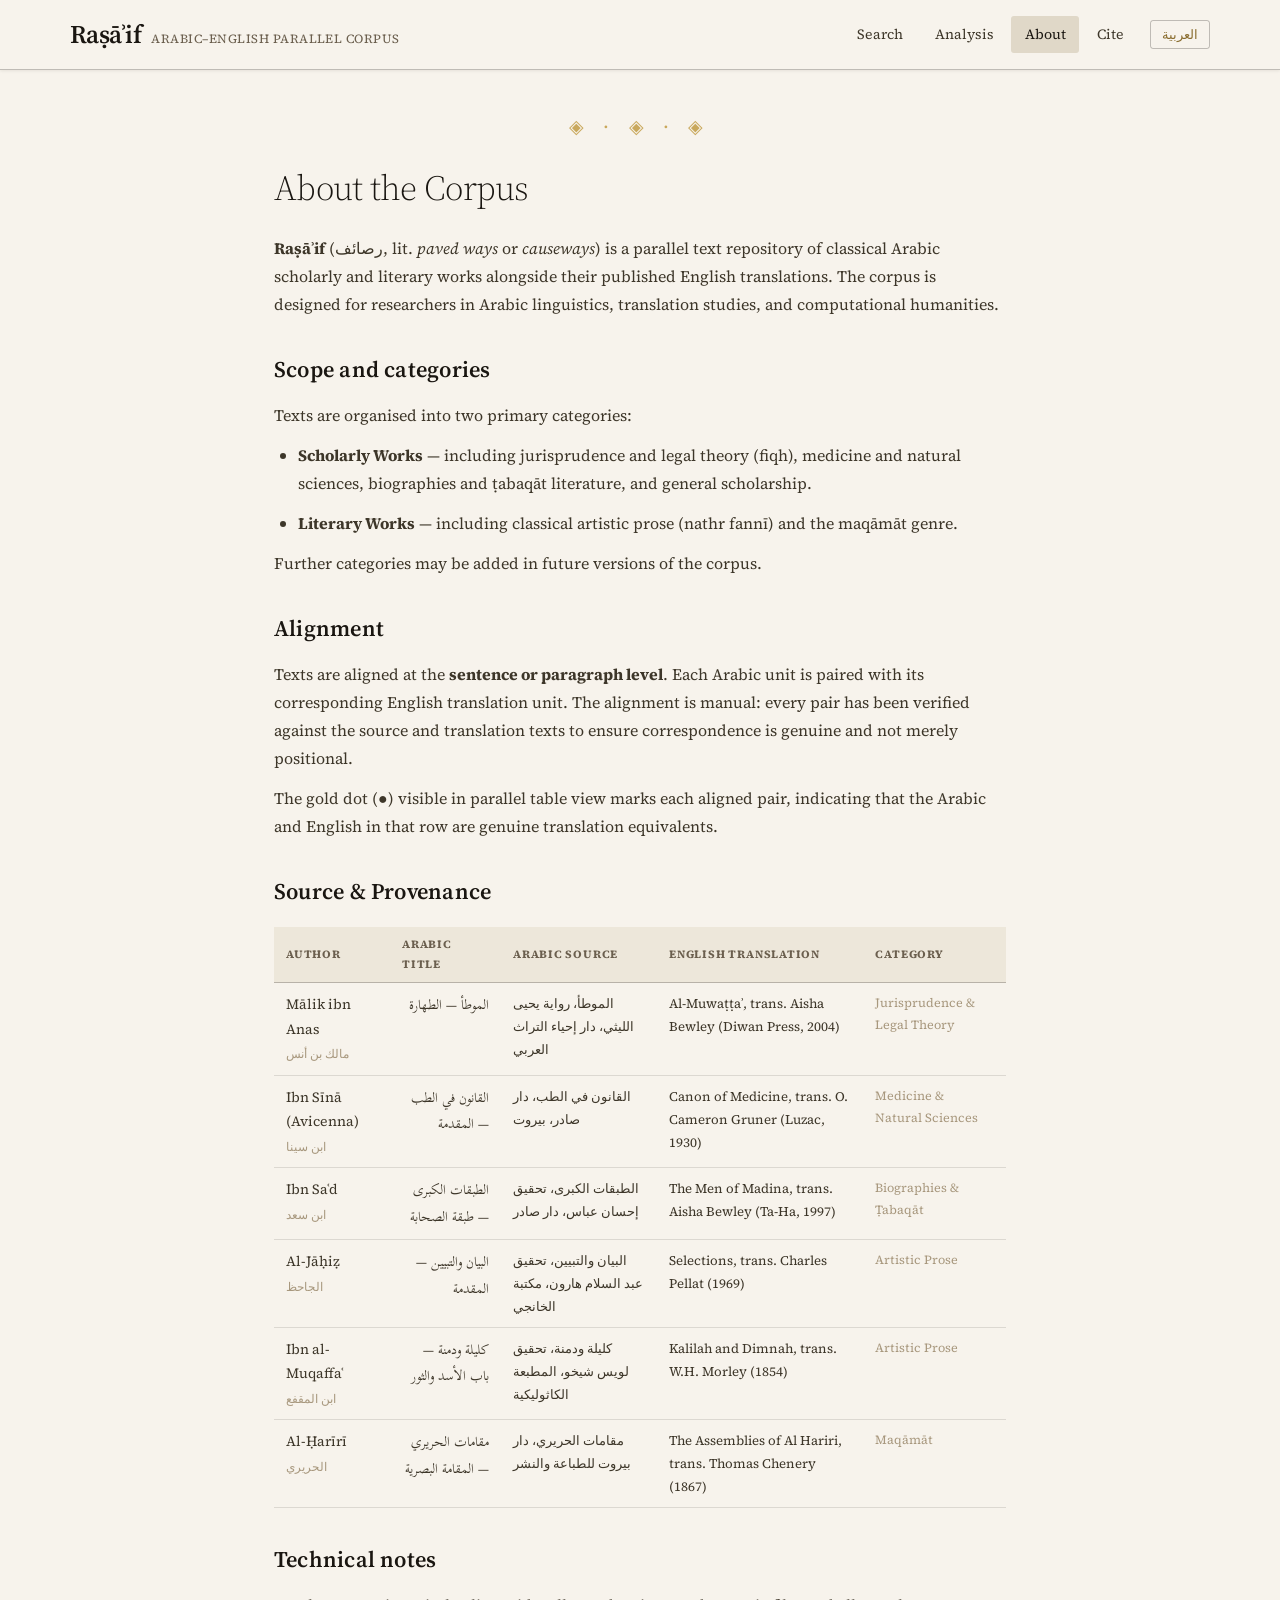
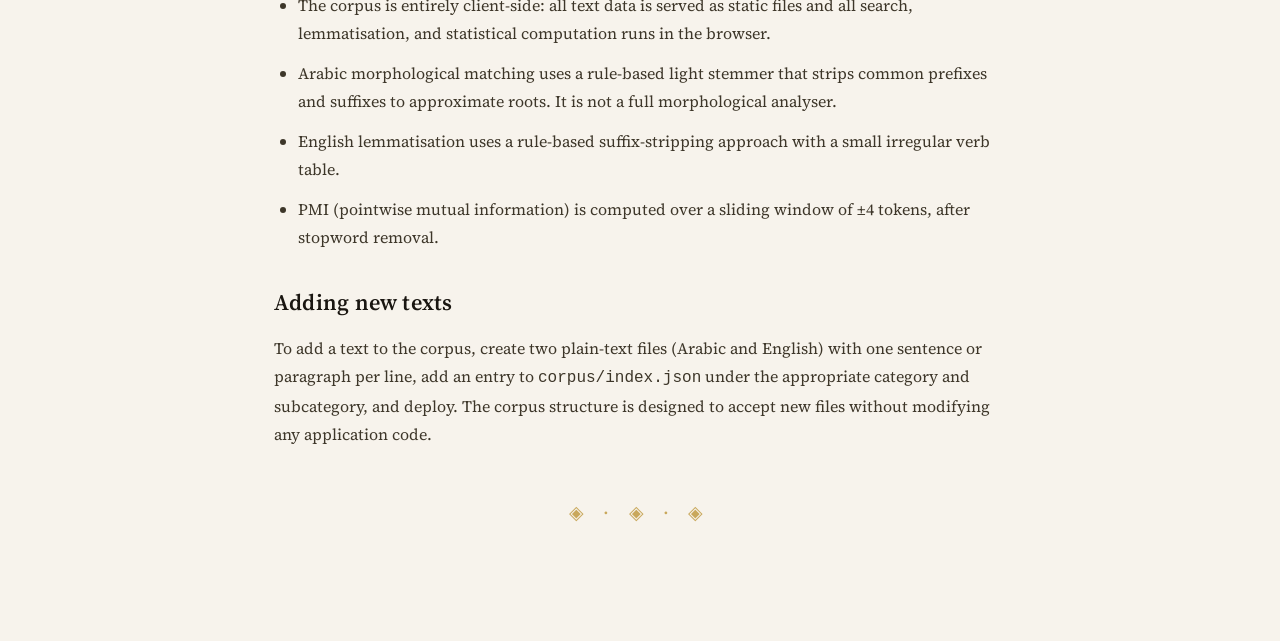
==== about.html @ 59d217d7 "Add files via upload" ====
<!DOCTYPE html>
<html lang="en" dir="ltr">
<head>
<meta charset="UTF-8">
<meta name="viewport" content="width=device-width, initial-scale=1.0">
<title>Raṣāʾif — About</title>
<link rel="preconnect" href="https://fonts.googleapis.com">
<link rel="preconnect" href="https://fonts.gstatic.com" crossorigin>
<link href="https://fonts.googleapis.com/css2?family=Libre+Baskerville:ital,wght@0,400;0,700;1,400&family=Source+Serif+4:ital,opsz,wght@0,8..60,300;0,8..60,600;1,8..60,300&family=Scheherazade+New:wght@400;600&display=swap" rel="stylesheet">
<link rel="stylesheet" href="css/main.css">
</head>
<body>

<header class="site-header">
  <div class="page-wrap header-inner">
    <a class="site-brand" href="index.html">
      <span class="site-name" id="hd-name">Raṣāʾif</span>
      <span class="site-tagline" id="hd-tag">Arabic–English Parallel Corpus</span>
    </a>
    <nav class="site-nav">
      <a href="index.html"    class="nav-link" id="nav-search">Search</a>
      <a href="analysis.html" class="nav-link" id="nav-analysis">Analysis</a>
      <a href="about.html"    class="nav-link active" id="nav-about">About</a>
      <a href="cite.html"     class="nav-link" id="nav-cite">Cite</a>
      <button class="nav-lang-btn" id="lang-toggle" onclick="toggleLang()">العربية</button>
    </nav>
  </div>
</header>

<div class="about-layout" id="about-content">

  <div class="ornament">◈ · ◈ · ◈</div>

  <h1 id="about-h1">About the Corpus</h1>

  <div id="about-en">
    <p><strong>Raṣāʾif</strong> (رصائف, lit. <em>paved ways</em> or <em>causeways</em>) is a parallel text repository of classical Arabic scholarly and literary works alongside their published English translations. The corpus is designed for researchers in Arabic linguistics, translation studies, and computational humanities.</p>

    <h2>Scope and categories</h2>
    <p>Texts are organised into two primary categories:</p>
    <ul>
      <li><strong>Scholarly Works</strong> — including jurisprudence and legal theory (fiqh), medicine and natural sciences, biographies and ṭabaqāt literature, and general scholarship.</li>
      <li><strong>Literary Works</strong> — including classical artistic prose (nathr fannī) and the maqāmāt genre.</li>
    </ul>
    <p>Further categories may be added in future versions of the corpus.</p>

    <h2>Alignment</h2>
    <p>Texts are aligned at the <strong>sentence or paragraph level</strong>. Each Arabic unit is paired with its corresponding English translation unit. The alignment is manual: every pair has been verified against the source and translation texts to ensure correspondence is genuine and not merely positional.</p>
    <p>The gold dot (●) visible in parallel table view marks each aligned pair, indicating that the Arabic and English in that row are genuine translation equivalents.</p>

    <h2>Source & Provenance</h2>
    <table class="provenance-table" id="prov-table">
      <thead>
        <tr>
          <th>Author</th>
          <th>Arabic title</th>
          <th>Arabic source</th>
          <th>English translation</th>
          <th>Category</th>
        </tr>
      </thead>
      <tbody id="prov-tbody">
        <tr><td colspan="5" style="text-align:center;color:var(--ink-faint);padding:1rem">Loading…</td></tr>
      </tbody>
    </table>

    <h2>Technical notes</h2>
    <ul>
      <li>The corpus is entirely client-side: all text data is served as static files and all search, lemmatisation, and statistical computation runs in the browser.</li>
      <li>Arabic morphological matching uses a rule-based light stemmer that strips common prefixes and suffixes to approximate roots. It is not a full morphological analyser.</li>
      <li>English lemmatisation uses a rule-based suffix-stripping approach with a small irregular verb table.</li>
      <li>PMI (pointwise mutual information) is computed over a sliding window of ±4 tokens, after stopword removal.</li>
    </ul>

    <h2>Adding new texts</h2>
    <p>To add a text to the corpus, create two plain-text files (Arabic and English) with one sentence or paragraph per line, add an entry to <code>corpus/index.json</code> under the appropriate category and subcategory, and deploy. The corpus structure is designed to accept new files without modifying any application code.</p>
  </div>

  <div id="about-ar" style="display:none;direction:rtl;text-align:right">
    <p><strong>الرصائف</strong> ذخيرةُ نصوصٍ متوازية، تضمّ مختاراتٍ من روائع التراث العربي في الفنون والعلوم، إلى جانب ترجماتها الإنجليزية المنشورة. وقد أُعدّت هذه الذخيرة لخدمة الباحثين في علوم اللسان العربي، ودراسات الترجمة، والإنسانيات الحاسوبية.</p>

    <h2>أبواب الذخيرة وأقسامها</h2>
    <p>تنقسم النصوص إلى بابين رئيسيين:</p>
    <ul>
      <li><strong>الرصائف العلمية</strong> — وتشتمل على الفقه والأصول، والطب والعلوم الطبيعية، والتراجم والطبقات، وسائر العلوم.</li>
      <li><strong>الرصائف الأدبية</strong> — وتشتمل على النثر الفني، والمقامات.</li>
    </ul>
    <p>ويُرتقب إضافة أبواب أخرى في الإصدارات القادمة.</p>

    <h2>التوازي والمقابلة</h2>
    <p>تتوازى النصوص على مستوى <strong>الجملة أو الفقرة</strong>، إذ قُوبلت كل وحدة عربية بما يقابلها في الترجمة الإنجليزية، مقابلةً يدوية دقيقة للتثبّت من صحة التوافق بين الأصل والترجمة.</p>

    <h2>المصادر والمراجع</h2>
    <table class="provenance-table" id="prov-table-ar">
      <thead>
        <tr>
          <th>المؤلف</th>
          <th>العنوان العربي</th>
          <th>مصدر النص العربي</th>
          <th>الترجمة الإنجليزية</th>
          <th>الباب</th>
        </tr>
      </thead>
      <tbody id="prov-tbody-ar">
        <tr><td colspan="5" style="text-align:center;color:var(--ink-faint);padding:1rem">جارٍ التحميل…</td></tr>
      </tbody>
    </table>
  </div>

  <div class="ornament" style="margin-top:3rem">◈ · ◈ · ◈</div>
</div>

<script src="js/i18n.js"></script>
<script src="js/engine.js"></script>
<script>
function toggleLang() {
  setLang(LANG === 'en' ? 'ar' : 'en');
  applyI18n();
}

function applyI18n() {
  document.getElementById('hd-name').textContent     = t('site_name');
  document.getElementById('hd-tag').textContent      = t('site_subtitle');
  document.getElementById('nav-search').textContent   = t('nav_search');
  document.getElementById('nav-analysis').textContent = t('nav_analysis');
  document.getElementById('nav-about').textContent    = t('nav_about');
  document.getElementById('nav-cite').textContent     = t('nav_cite');
  document.getElementById('lang-toggle').textContent  = t('toggle_lang');
  document.getElementById('about-en').style.display   = LANG === 'en' ? 'block' : 'none';
  document.getElementById('about-ar').style.display   = LANG === 'ar' ? 'block' : 'none';
  document.getElementById('about-h1').textContent     = t('about_heading');
}

async function populateProvenance() {
  const cat = await RasaifEngine.loadCatalogue();
  const texts = RasaifEngine.allTexts(cat);

  const catMap = {};
  for (const category of cat.categories)
    for (const sub of (category.subcategories||[]))
      for (const txt of (sub.texts||[]))
        catMap[txt.id] = { catEn: category.en, catAr: category.ar,
                           subEn: sub.en, subAr: sub.ar };

  const rows = texts.map(txt => {
    const c = catMap[txt.id] || {};
    return `<tr>
      <td>${txt.author_en}<br><small style="color:var(--ink-faint)">${txt.author_ar}</small></td>
      <td class="arabic-text" style="font-size:.95em">${txt.title_ar}</td>
      <td style="font-size:.82rem;color:var(--ink-mid)">${txt.source_ar}</td>
      <td style="font-size:.82rem;color:var(--ink-mid)">${txt.source_en}</td>
      <td style="font-size:.78rem;color:var(--ink-faint)">${c.subEn||c.catEn||'—'}</td>
    </tr>`;
  });
  document.getElementById('prov-tbody').innerHTML = rows.join('');

  const rowsAr = texts.map(txt => {
    const c = catMap[txt.id] || {};
    return `<tr>
      <td class="arabic-text" style="font-size:.95em">${txt.author_ar}</td>
      <td class="arabic-text" style="font-size:.95em">${txt.title_ar}</td>
      <td style="font-size:.82rem;color:var(--ink-mid)">${txt.source_ar}</td>
      <td style="font-size:.82rem;color:var(--ink-mid)">${txt.source_en}</td>
      <td style="font-size:.78rem;color:var(--ink-faint)">${c.subAr||c.catAr||'—'}</td>
    </tr>`;
  });
  document.getElementById('prov-tbody-ar').innerHTML = rowsAr.join('');
}

setLang(LANG);
applyI18n();
populateProvenance();
</script>
</body>
</html>
---- css/main.css ----
/* =========================================================
   Raṣāʾif — Main Stylesheet
   Aesthetic: refined parchment-scholar — ink on vellum,
   geometric ornament, classical Arabic calligraphy energy
   ========================================================= */

@import url('https://fonts.googleapis.com/css2?family=Libre+Baskerville:ital,wght@0,400;0,700;1,400&family=Source+Serif+4:ital,opsz,wght@0,8..60,300;0,8..60,600;1,8..60,300&display=swap');

:root {
  --ink:        #1a1611;
  --ink-mid:    #3d3629;
  --ink-soft:   #6b5f4e;
  --ink-faint:  #a8987e;
  --paper:      #f7f3ec;
  --paper-2:    #ede7da;
  --paper-3:    #e0d8c8;
  --gold:       #8a6d2f;
  --gold-light: #c9a85c;
  --gold-pale:  #f0e4c4;
  --rule:       rgba(26,22,17,.12);
  --rule-strong:rgba(26,22,17,.25);
  --serif:      'Source Serif 4', 'Libre Baskerville', Georgia, serif;
  --mono:       'Courier New', monospace;
  --radius:     3px;
  --radius-md:  6px;
  --shadow-sm:  0 1px 3px rgba(26,22,17,.08);
  --shadow-md:  0 3px 12px rgba(26,22,17,.12);
  --mark-bg:    #f5d87e;
}

/* ── Reset ── */
*, *::before, *::after { box-sizing: border-box; margin: 0; padding: 0; }
html { font-size: 16px; scroll-behavior: smooth; }
body {
  background: var(--paper);
  color: var(--ink);
  font-family: var(--serif);
  line-height: 1.75;
  min-height: 100vh;
  -webkit-font-smoothing: antialiased;
}

/* ── RTL ── */
body.rtl { direction: rtl; }
body.rtl .ltr-only { display: none; }
body:not(.rtl) .rtl-only { display: none; }

/* ── Typography ── */
h1 { font-size: 2.2rem; font-weight: 300; letter-spacing: -.02em; line-height: 1.2; }
h2 { font-size: 1.4rem; font-weight: 600; letter-spacing: .01em; }
h3 { font-size: 1.1rem; font-weight: 600; }
p  { line-height: 1.75; }

.arabic-text {
  font-family: 'Scheherazade New', 'Noto Naskh Arabic', 'Traditional Arabic', serif;
  font-size: 1.1em;
  line-height: 2;
  direction: rtl;
  unicode-bidi: bidi-override;
}
.english-text { font-family: var(--serif); }

mark {
  background: var(--mark-bg);
  color: var(--ink);
  padding: 0 1px;
  border-radius: 2px;
}

/* ── Layout ── */
.page-wrap { max-width: 1140px; margin: 0 auto; padding: 0 1.5rem; }

/* ── Header ── */
.site-header {
  border-bottom: 1px solid var(--rule-strong);
  background: var(--paper);
  position: sticky;
  top: 0;
  z-index: 100;
  box-shadow: var(--shadow-sm);
}
.header-inner {
  display: flex;
  align-items: center;
  justify-content: space-between;
  padding: .75rem 0;
  gap: 1rem;
}
.site-brand { display: flex; align-items: baseline; gap: .6rem; text-decoration: none; }
.site-name {
  font-size: 1.6rem;
  font-weight: 600;
  color: var(--ink);
  letter-spacing: -.02em;
}
body.rtl .site-name { font-family: 'Scheherazade New','Noto Naskh Arabic',serif; font-size: 1.9rem; }
.site-tagline {
  font-size: .78rem;
  color: var(--ink-soft);
  letter-spacing: .04em;
  text-transform: uppercase;
}
body.rtl .site-tagline { text-transform: none; font-size: .85rem; letter-spacing: 0; }

.site-nav { display: flex; gap: .25rem; align-items: center; }
.nav-link {
  padding: .4rem .85rem;
  border-radius: var(--radius);
  font-size: .88rem;
  color: var(--ink-mid);
  text-decoration: none;
  transition: background .15s, color .15s;
  font-weight: 400;
}
.nav-link:hover, .nav-link.active { background: var(--paper-3); color: var(--ink); }
.nav-lang-btn {
  margin-left: .5rem;
  padding: .3rem .7rem;
  border: 1px solid var(--rule-strong);
  border-radius: var(--radius);
  font-size: .82rem;
  background: transparent;
  color: var(--gold);
  cursor: pointer;
  font-family: var(--serif);
  transition: background .15s;
}
body.rtl .nav-lang-btn { margin-left: 0; margin-right: .5rem; }
.nav-lang-btn:hover { background: var(--gold-pale); }

/* ── Hero / Corpus Stats Banner ── */
.corpus-banner {
  background: var(--paper-2);
  border-bottom: 1px solid var(--rule);
  padding: 1rem 0;
}
.banner-inner {
  display: flex;
  gap: 2rem;
  align-items: center;
  flex-wrap: wrap;
}
.banner-stat {
  display: flex;
  flex-direction: column;
  gap: .15rem;
}
.banner-stat-num {
  font-size: 1.5rem;
  font-weight: 600;
  color: var(--ink);
  line-height: 1;
}
.banner-stat-label {
  font-size: .72rem;
  color: var(--ink-soft);
  text-transform: uppercase;
  letter-spacing: .06em;
}
body.rtl .banner-stat-label { text-transform: none; letter-spacing: 0; }
.banner-sep { width: 1px; height: 2.5rem; background: var(--rule-strong); }

/* ── Two-panel layout ── */
.search-layout {
  display: grid;
  grid-template-columns: 280px 1fr;
  gap: 0;
  min-height: calc(100vh - 110px);
}
body.rtl .search-layout { direction: rtl; }

/* ── Sidebar ── */
.sidebar {
  border-right: 1px solid var(--rule-strong);
  padding: 1.25rem 1rem;
  overflow-y: auto;
  background: var(--paper-2);
}
body.rtl .sidebar { border-right: none; border-left: 1px solid var(--rule-strong); }

.sidebar-section { margin-bottom: 1.5rem; }
.sidebar-heading {
  font-size: .7rem;
  font-weight: 600;
  color: var(--ink-soft);
  text-transform: uppercase;
  letter-spacing: .1em;
  margin-bottom: .6rem;
  display: flex;
  justify-content: space-between;
  align-items: center;
}
body.rtl .sidebar-heading { text-transform: none; letter-spacing: 0; font-size: .8rem; }
.sidebar-quick { display: flex; gap: .4rem; }
.btn-ghost {
  font-size: .72rem;
  padding: .2rem .5rem;
  border: 1px solid var(--rule-strong);
  border-radius: var(--radius);
  background: transparent;
  color: var(--ink-soft);
  cursor: pointer;
  font-family: var(--serif);
  transition: background .12s;
}
.btn-ghost:hover { background: var(--paper-3); color: var(--ink); }

/* ── Category tree ── */
.cat-group { margin-bottom: .75rem; }
.cat-header {
  display: flex;
  align-items: center;
  gap: .4rem;
  padding: .3rem .4rem;
  border-radius: var(--radius);
  cursor: pointer;
  user-select: none;
  font-size: .88rem;
  font-weight: 600;
  color: var(--ink-mid);
}
.cat-header:hover { background: var(--paper-3); }
.cat-icon { color: var(--gold); font-size: .7rem; transition: transform .2s; }
.cat-header.open .cat-icon { transform: rotate(90deg); }
.cat-label { flex: 1; }
.cat-check-all {
  font-size: .65rem;
  color: var(--ink-faint);
  padding: .1rem .3rem;
  border: 1px solid var(--rule);
  border-radius: 2px;
  background: transparent;
  cursor: pointer;
  font-family: var(--serif);
}
.cat-check-all:hover { background: var(--gold-pale); color: var(--gold); }

.sub-group { padding-left: .8rem; }
body.rtl .sub-group { padding-left: 0; padding-right: .8rem; }
.sub-header {
  font-size: .78rem;
  font-weight: 600;
  color: var(--ink-soft);
  padding: .2rem .4rem;
  margin-top: .3rem;
  text-transform: uppercase;
  letter-spacing: .07em;
}
body.rtl .sub-header { text-transform: none; letter-spacing: 0; }

.text-item {
  display: flex;
  align-items: flex-start;
  gap: .45rem;
  padding: .25rem .4rem;
  border-radius: var(--radius);
  transition: background .12s;
  cursor: pointer;
}
.text-item:hover { background: var(--paper-3); }
.text-item input[type=checkbox] { margin-top: .25rem; accent-color: var(--gold); flex-shrink: 0; }
.text-item-label { font-size: .8rem; color: var(--ink-mid); line-height: 1.4; }
.text-item-author { font-size: .7rem; color: var(--ink-faint); }
.text-item-info-btn {
  margin-left: auto;
  font-size: .65rem;
  color: var(--ink-faint);
  background: none;
  border: none;
  cursor: pointer;
  padding: .1rem .3rem;
  border-radius: 2px;
  font-family: var(--serif);
}
body.rtl .text-item-info-btn { margin-left: 0; margin-right: auto; }
.text-item-info-btn:hover { color: var(--gold); background: var(--gold-pale); }

/* ── Main content area ── */
.main-area { padding: 1.25rem 1.5rem; overflow-y: auto; }

/* ── Search controls ── */
.search-controls { margin-bottom: 1.25rem; }
.search-row {
  display: flex;
  gap: .5rem;
  margin-bottom: .75rem;
  align-items: stretch;
}
.search-input {
  flex: 1;
  padding: .6rem .9rem;
  border: 1px solid var(--rule-strong);
  border-radius: var(--radius-md);
  font-family: var(--serif);
  font-size: 1rem;
  background: var(--paper);
  color: var(--ink);
  transition: border-color .15s, box-shadow .15s;
}
.search-input:focus {
  outline: none;
  border-color: var(--gold);
  box-shadow: 0 0 0 3px var(--gold-pale);
}
.search-btn {
  padding: .6rem 1.4rem;
  background: var(--ink);
  color: var(--paper);
  border: none;
  border-radius: var(--radius-md);
  font-family: var(--serif);
  font-size: .9rem;
  cursor: pointer;
  transition: background .15s;
  white-space: nowrap;
}
.search-btn:hover { background: var(--ink-mid); }

.control-row {
  display: flex;
  flex-wrap: wrap;
  gap: .5rem 1.25rem;
  align-items: flex-start;
  margin-bottom: .5rem;
}
.control-group { display: flex; flex-direction: column; gap: .2rem; }
.control-label {
  font-size: .68rem;
  font-weight: 600;
  text-transform: uppercase;
  letter-spacing: .08em;
  color: var(--ink-soft);
}
body.rtl .control-label { text-transform: none; letter-spacing: 0; }
.radio-row { display: flex; gap: .75rem; flex-wrap: wrap; }
.radio-pill {
  display: flex;
  align-items: center;
  gap: .3rem;
  font-size: .82rem;
  color: var(--ink-mid);
  cursor: pointer;
  padding: .25rem .6rem;
  border: 1px solid var(--rule);
  border-radius: 20px;
  transition: border-color .12s, background .12s;
  user-select: none;
}
.radio-pill input { display: none; }
.radio-pill:has(input:checked) {
  border-color: var(--gold);
  background: var(--gold-pale);
  color: var(--gold);
}

.morph-badge {
  font-size: .7rem;
  color: var(--ink-faint);
  font-style: italic;
  margin-top: .15rem;
}

.exclude-row { display: flex; align-items: center; gap: .6rem; margin-top: .4rem; }
.exclude-label { font-size: .82rem; color: var(--ink-soft); white-space: nowrap; }
.exclude-input {
  padding: .35rem .65rem;
  border: 1px solid var(--rule);
  border-radius: var(--radius);
  font-family: var(--serif);
  font-size: .85rem;
  background: var(--paper);
  color: var(--ink);
  width: 180px;
}
.exclude-input:focus { outline: none; border-color: var(--gold); }

/* ── Results toolbar ── */
.results-toolbar {
  display: flex;
  justify-content: space-between;
  align-items: center;
  margin-bottom: .75rem;
  padding-bottom: .5rem;
  border-bottom: 1px solid var(--rule);
}
.results-count { font-size: .85rem; color: var(--ink-soft); }
.toolbar-btns { display: flex; gap: .4rem; }
.export-btn {
  font-size: .78rem;
  padding: .3rem .75rem;
  border: 1px solid var(--rule-strong);
  border-radius: var(--radius);
  background: transparent;
  color: var(--ink-mid);
  cursor: pointer;
  font-family: var(--serif);
  transition: background .12s;
}
.export-btn:hover { background: var(--paper-3); }

/* ── Parallel table ── */
.parallel-table {
  width: 100%;
  border-collapse: collapse;
  font-size: .92rem;
}
.parallel-table th {
  font-size: .68rem;
  font-weight: 600;
  text-transform: uppercase;
  letter-spacing: .1em;
  color: var(--ink-soft);
  padding: .45rem .75rem;
  border-bottom: 1px solid var(--rule-strong);
  background: var(--paper-2);
  text-align: left;
}
body.rtl .parallel-table th { text-align: right; }
.parallel-table td {
  padding: .65rem .75rem;
  vertical-align: top;
  border-bottom: 1px solid var(--rule);
}
.parallel-table tr:last-child td { border-bottom: none; }
.parallel-table tr:hover td { background: var(--gold-pale); }
.col-ar { width: 46%; direction: rtl; text-align: right; }
.col-en { width: 46%; }
.col-meta {
  width: 8%;
  font-size: .68rem;
  color: var(--ink-faint);
  line-height: 1.4;
  vertical-align: top;
}
.meta-title { display: block; font-style: italic; }
.meta-author { display: block; }
.align-indicator {
  display: inline-block;
  width: 6px; height: 6px;
  border-radius: 50%;
  background: var(--gold);
  margin: .5rem auto;
  vertical-align: middle;
}

/* ── KWIC concordance ── */
.kwic-table {
  width: 100%;
  border-collapse: collapse;
  font-size: .88rem;
}
.kwic-table th {
  font-size: .65rem;
  font-weight: 600;
  text-transform: uppercase;
  letter-spacing: .08em;
  color: var(--ink-soft);
  padding: .4rem .5rem;
  border-bottom: 1px solid var(--rule-strong);
  background: var(--paper-2);
}
.kwic-table td {
  padding: .45rem .5rem;
  border-bottom: 1px solid var(--rule);
  vertical-align: middle;
}
.kwic-table tr:hover td { background: var(--gold-pale); }
.kwic-pre  { text-align: right; color: var(--ink-mid); width: 34%; }
.kwic-kw   { text-align: center; font-weight: 600; color: var(--gold); width: 16%; }
.kwic-post { text-align: left;  color: var(--ink-mid); width: 34%; }
.kwic-meta { font-size: .65rem; color: var(--ink-faint); width: 16%; }
.kwic-lang-badge {
  font-size: .6rem;
  padding: .1rem .35rem;
  border: 1px solid var(--rule);
  border-radius: 10px;
  color: var(--ink-faint);
}
.kwic-lang-badge.ar { color: var(--gold); border-color: var(--gold-pale); }

/* ── Status messages ── */
.status-msg {
  padding: 2.5rem;
  text-align: center;
  color: var(--ink-soft);
  font-size: .92rem;
  font-style: italic;
}
.spinner {
  display: inline-block;
  width: 18px; height: 18px;
  border: 2px solid var(--rule-strong);
  border-top-color: var(--gold);
  border-radius: 50%;
  animation: spin .7s linear infinite;
  vertical-align: middle;
  margin-right: .4rem;
}
@keyframes spin { to { transform: rotate(360deg); } }

/* ── Analysis page ── */
.analysis-layout {
  display: grid;
  grid-template-columns: 240px 1fr;
  gap: 0;
  min-height: calc(100vh - 110px);
}
.analysis-sidebar {
  border-right: 1px solid var(--rule-strong);
  padding: 1.25rem 1rem;
  background: var(--paper-2);
}
body.rtl .analysis-sidebar { border-right: none; border-left: 1px solid var(--rule-strong); }
.analysis-main { padding: 1.5rem; }

.analysis-select {
  width: 100%;
  padding: .5rem .7rem;
  border: 1px solid var(--rule-strong);
  border-radius: var(--radius);
  background: var(--paper);
  color: var(--ink);
  font-family: var(--serif);
  font-size: .88rem;
  margin-bottom: 1rem;
  cursor: pointer;
}
.analysis-select:focus { outline: none; border-color: var(--gold); }

.stat-grid {
  display: grid;
  grid-template-columns: repeat(auto-fit, minmax(130px, 1fr));
  gap: .75rem;
  margin-bottom: 2rem;
}
.stat-card {
  background: var(--paper-2);
  border: 1px solid var(--rule);
  border-radius: var(--radius-md);
  padding: .9rem 1rem;
}
.stat-card-label {
  font-size: .68rem;
  font-weight: 600;
  text-transform: uppercase;
  letter-spacing: .08em;
  color: var(--ink-soft);
  margin-bottom: .3rem;
}
body.rtl .stat-card-label { text-transform: none; letter-spacing: 0; }
.stat-card-num {
  font-size: 1.6rem;
  font-weight: 600;
  color: var(--ink);
  line-height: 1.1;
}
.stat-card-lang {
  font-size: .7rem;
  color: var(--ink-faint);
  margin-top: .15rem;
}

.analysis-section { margin-bottom: 2.5rem; }
.analysis-section-heading {
  font-size: .7rem;
  font-weight: 600;
  text-transform: uppercase;
  letter-spacing: .1em;
  color: var(--ink-soft);
  margin-bottom: .75rem;
  padding-bottom: .4rem;
  border-bottom: 1px solid var(--rule);
}
body.rtl .analysis-section-heading { text-transform: none; letter-spacing: 0; }
.analysis-note {
  font-size: .75rem;
  color: var(--ink-faint);
  font-style: italic;
  margin-bottom: .75rem;
}

.freq-tabs { display: flex; gap: .3rem; margin-bottom: 1rem; }
.freq-tab {
  padding: .3rem .8rem;
  border: 1px solid var(--rule);
  border-radius: var(--radius);
  font-family: var(--serif);
  font-size: .8rem;
  background: transparent;
  color: var(--ink-soft);
  cursor: pointer;
}
.freq-tab.active { background: var(--ink); color: var(--paper); border-color: var(--ink); }

.freq-list { list-style: none; }
.freq-item {
  display: flex;
  align-items: center;
  gap: .75rem;
  padding: .3rem 0;
  border-bottom: 1px solid var(--rule);
}
.freq-item:last-child { border-bottom: none; }
.freq-rank { font-size: .7rem; color: var(--ink-faint); width: 1.8rem; text-align: right; flex-shrink: 0; }
body.rtl .freq-rank { text-align: left; }
.freq-word {
  flex: 1;
  font-size: .92rem;
  color: var(--ink);
}
.freq-word.ar-word { direction: rtl; text-align: right; }
.freq-bar-wrap { width: 120px; height: 6px; background: var(--paper-3); border-radius: 3px; flex-shrink: 0; }
.freq-bar { height: 6px; background: var(--gold); border-radius: 3px; transition: width .4s; }
.freq-count { font-size: .75rem; color: var(--ink-faint); width: 2.5rem; text-align: right; flex-shrink: 0; }
body.rtl .freq-count { text-align: left; }

.colloc-grid {
  display: grid;
  grid-template-columns: repeat(auto-fill, minmax(220px, 1fr));
  gap: .5rem;
}
.colloc-item {
  background: var(--paper-2);
  border: 1px solid var(--rule);
  border-radius: var(--radius-md);
  padding: .5rem .75rem;
  display: flex;
  justify-content: space-between;
  align-items: center;
}
.colloc-words { font-size: .88rem; color: var(--ink); }
.colloc-words.ar-word { direction: rtl; }
.colloc-pmi {
  font-size: .7rem;
  color: var(--gold);
  font-variant-numeric: tabular-nums;
}

/* ── About / Cite page ── */
.about-layout { max-width: 780px; margin: 2.5rem auto; padding: 0 1.5rem 3rem; }
.about-layout h1 { margin-bottom: 1.5rem; }
.about-layout h2 { margin: 2rem 0 .75rem; }
.about-layout p, .about-layout li { color: var(--ink-mid); margin-bottom: .75rem; }
.about-layout ul { padding-left: 1.5rem; }
body.rtl .about-layout ul { padding-left: 0; padding-right: 1.5rem; }
.provenance-table {
  width: 100%;
  border-collapse: collapse;
  font-size: .88rem;
  margin: 1rem 0;
}
.provenance-table th {
  text-align: left;
  font-size: .7rem;
  text-transform: uppercase;
  letter-spacing: .07em;
  color: var(--ink-soft);
  padding: .5rem .75rem;
  border-bottom: 1px solid var(--rule-strong);
  background: var(--paper-2);
}
body.rtl .provenance-table th { text-align: right; text-transform: none; letter-spacing: 0; }
.provenance-table td {
  padding: .55rem .75rem;
  border-bottom: 1px solid var(--rule);
  vertical-align: top;
  color: var(--ink-mid);
}
.cite-box {
  background: var(--paper-2);
  border-left: 3px solid var(--gold);
  padding: .9rem 1.1rem;
  font-size: .88rem;
  color: var(--ink-mid);
  border-radius: 0 var(--radius-md) var(--radius-md) 0;
  margin: 1rem 0;
  line-height: 1.8;
}
body.rtl .cite-box { border-left: none; border-right: 3px solid var(--gold); border-radius: var(--radius-md) 0 0 var(--radius-md); }
.license-badge {
  display: inline-block;
  font-size: .8rem;
  padding: .3rem .8rem;
  border: 1px solid var(--rule-strong);
  border-radius: var(--radius);
  color: var(--gold);
}

/* ── Text info modal ── */
.modal-backdrop {
  position: fixed; inset: 0;
  background: rgba(26,22,17,.45);
  z-index: 200;
  display: flex;
  align-items: center;
  justify-content: center;
  padding: 1rem;
}
.modal-box {
  background: var(--paper);
  border: 1px solid var(--rule-strong);
  border-radius: var(--radius-md);
  padding: 1.75rem;
  max-width: 520px;
  width: 100%;
  box-shadow: var(--shadow-md);
}
.modal-title {
  font-size: 1.15rem;
  font-weight: 600;
  margin-bottom: 1rem;
  padding-bottom: .6rem;
  border-bottom: 1px solid var(--rule);
}
.modal-row { display: flex; gap: .75rem; margin-bottom: .5rem; font-size: .88rem; }
.modal-key { font-size: .7rem; text-transform: uppercase; letter-spacing: .07em; color: var(--ink-soft); width: 80px; flex-shrink: 0; padding-top: .1rem; }
body.rtl .modal-key { text-transform: none; letter-spacing: 0; }
.modal-val { color: var(--ink-mid); }
.modal-close {
  margin-top: 1.25rem;
  padding: .45rem 1.1rem;
  border: 1px solid var(--rule-strong);
  border-radius: var(--radius);
  background: transparent;
  font-family: var(--serif);
  font-size: .85rem;
  cursor: pointer;
  color: var(--ink-mid);
}
.modal-close:hover { background: var(--paper-3); }

/* ── Ornamental rule ── */
.ornament { text-align: center; color: var(--gold-light); font-size: 1.2rem; margin: 1.5rem 0; letter-spacing: .4em; }

/* ── Responsive ── */
@media (max-width: 768px) {
  .search-layout, .analysis-layout { grid-template-columns: 1fr; }
  .sidebar, .analysis-sidebar {
    border-right: none;
    border-left: none;
    border-bottom: 1px solid var(--rule-strong);
  }
  .header-inner { flex-wrap: wrap; }
  .site-nav { flex-wrap: wrap; }
  h1 { font-size: 1.6rem; }
  .banner-inner { gap: 1rem; }
}
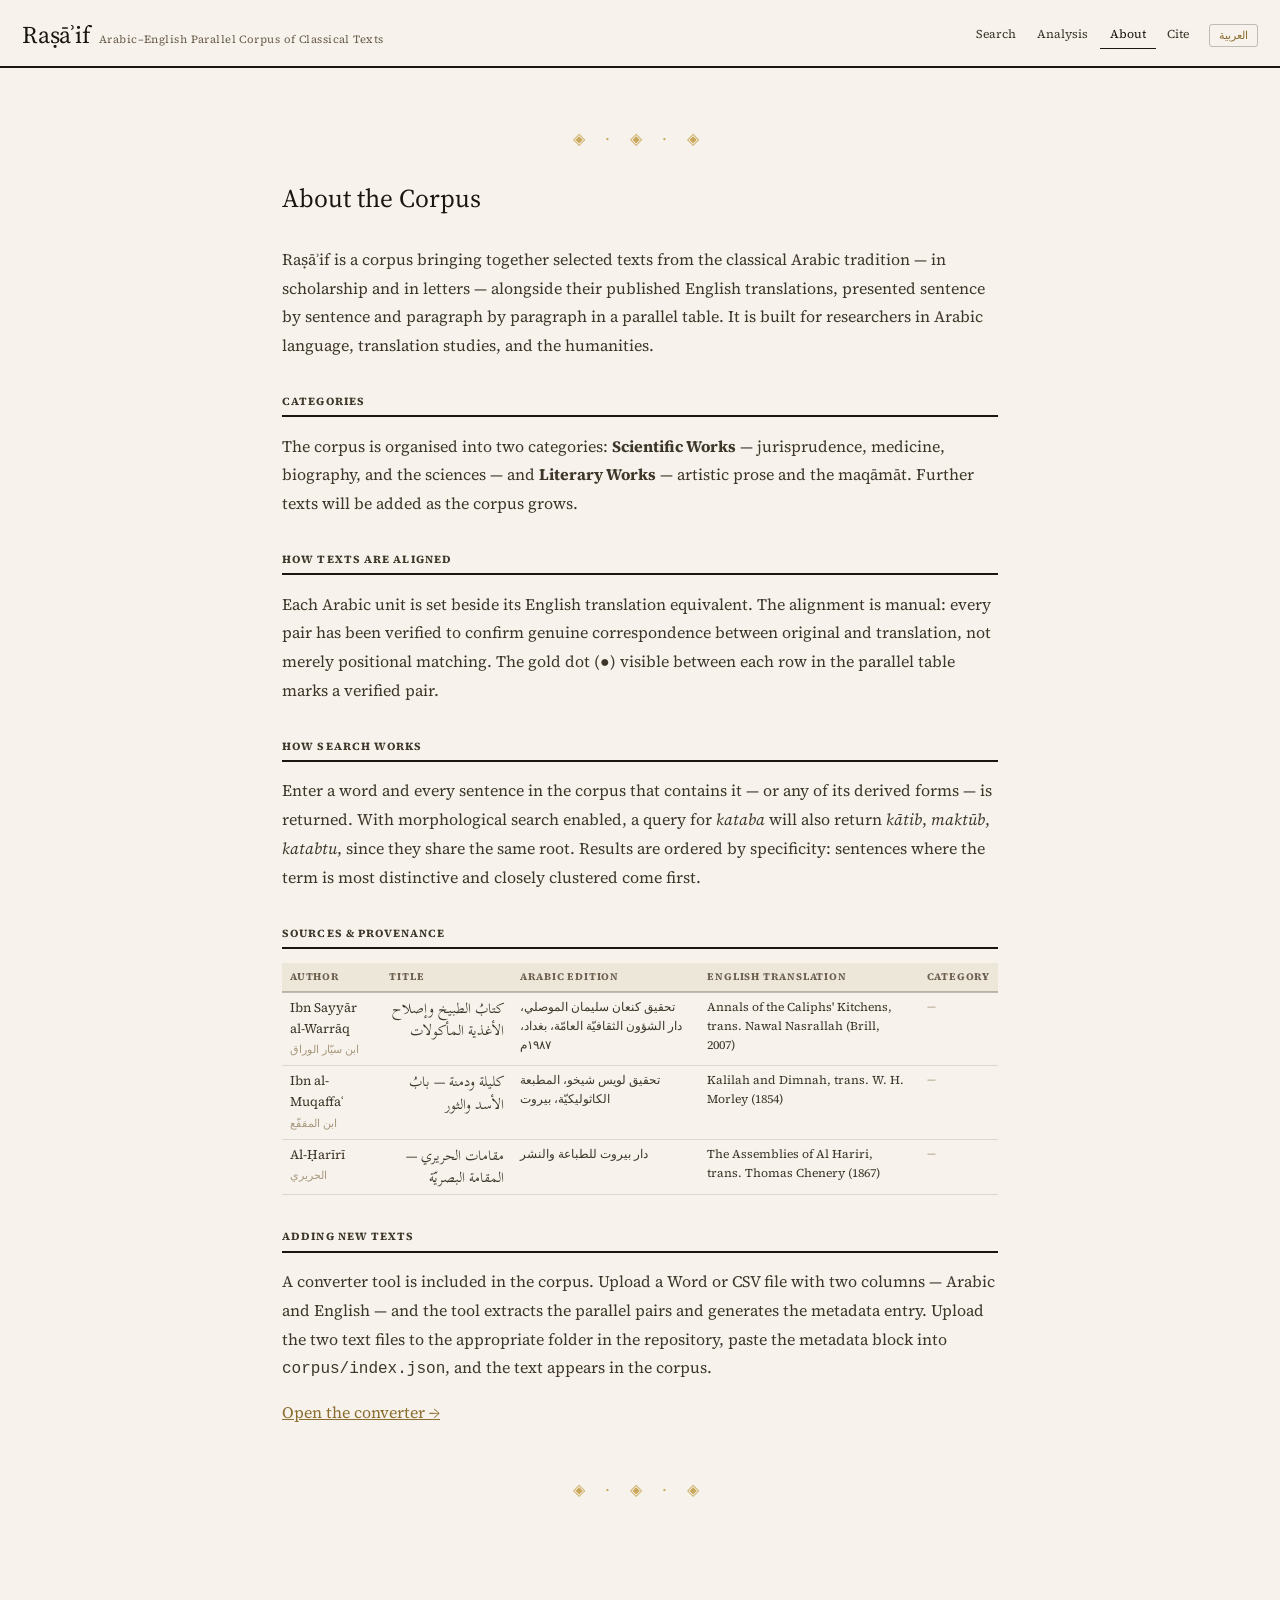
==== commit 063d3071: "Add files via upload" ====
--- a/about.html
+++ b/about.html
@@ -2,7 +2,7 @@
 <html lang="en" dir="ltr">
 <head>
 <meta charset="UTF-8">
-<meta name="viewport" content="width=device-width, initial-scale=1.0">
+<meta name="viewport" content="width=device-width,initial-scale=1.0">
 <title>Raṣāʾif — About</title>
 <link rel="preconnect" href="https://fonts.googleapis.com">
 <link rel="preconnect" href="https://fonts.gstatic.com" crossorigin>
@@ -10,101 +10,64 @@
 <link rel="stylesheet" href="css/main.css">
 </head>
 <body>
-
 <header class="site-header">
-  <div class="page-wrap header-inner">
-    <a class="site-brand" href="index.html">
-      <span class="site-name" id="hd-name">Raṣāʾif</span>
-      <span class="site-tagline" id="hd-tag">Arabic–English Parallel Corpus</span>
-    </a>
+  <div class="header-inner">
+    <a class="site-brand" href="index.html"><span class="site-name" id="hd-name">Raṣāʾif</span><span class="site-tagline" id="hd-tag">Arabic–English Parallel Corpus</span></a>
     <nav class="site-nav">
-      <a href="index.html"    class="nav-link" id="nav-search">Search</a>
-      <a href="analysis.html" class="nav-link" id="nav-analysis">Analysis</a>
-      <a href="about.html"    class="nav-link active" id="nav-about">About</a>
-      <a href="cite.html"     class="nav-link" id="nav-cite">Cite</a>
-      <button class="nav-lang-btn" id="lang-toggle" onclick="toggleLang()">العربية</button>
+      <a href="index.html"    class="nav-link"        id="nav-s">Search</a>
+      <a href="analysis.html" class="nav-link"        id="nav-a">Analysis</a>
+      <a href="about.html"    class="nav-link active" id="nav-b">About</a>
+      <a href="cite.html"     class="nav-link"        id="nav-c">Cite</a>
+      <button class="nav-lang-btn" id="lang-btn" onclick="toggleLang()">العربية</button>
     </nav>
   </div>
 </header>
 
-<div class="about-layout" id="about-content">
-
+<div class="page-wrap-prose">
   <div class="ornament">◈ · ◈ · ◈</div>
-
   <h1 id="about-h1">About the Corpus</h1>
-
   <div id="about-en">
-    <p><strong>Raṣāʾif</strong> (رصائف, lit. <em>paved ways</em> or <em>causeways</em>) is a parallel text repository of classical Arabic scholarly and literary works alongside their published English translations. The corpus is designed for researchers in Arabic linguistics, translation studies, and computational humanities.</p>
-
-    <h2>Scope and categories</h2>
-    <p>Texts are organised into two primary categories:</p>
-    <ul>
-      <li><strong>Scholarly Works</strong> — including jurisprudence and legal theory (fiqh), medicine and natural sciences, biographies and ṭabaqāt literature, and general scholarship.</li>
-      <li><strong>Literary Works</strong> — including classical artistic prose (nathr fannī) and the maqāmāt genre.</li>
-    </ul>
-    <p>Further categories may be added in future versions of the corpus.</p>
-
-    <h2>Alignment</h2>
-    <p>Texts are aligned at the <strong>sentence or paragraph level</strong>. Each Arabic unit is paired with its corresponding English translation unit. The alignment is manual: every pair has been verified against the source and translation texts to ensure correspondence is genuine and not merely positional.</p>
-    <p>The gold dot (●) visible in parallel table view marks each aligned pair, indicating that the Arabic and English in that row are genuine translation equivalents.</p>
-
-    <h2>Source & Provenance</h2>
-    <table class="provenance-table" id="prov-table">
-      <thead>
-        <tr>
-          <th>Author</th>
-          <th>Arabic title</th>
-          <th>Arabic source</th>
-          <th>English translation</th>
-          <th>Category</th>
-        </tr>
-      </thead>
-      <tbody id="prov-tbody">
-        <tr><td colspan="5" style="text-align:center;color:var(--ink-faint);padding:1rem">Loading…</td></tr>
-      </tbody>
+    <p>Raṣāʾif is a corpus bringing together selected texts from the classical Arabic tradition — in scholarship and in letters — alongside their published English translations, presented sentence by sentence and paragraph by paragraph in a parallel table. It is built for researchers in Arabic language, translation studies, and the humanities.</p>
+    <h2>Categories</h2>
+    <p>The corpus is organised into two categories: <strong>Scientific Works</strong> — jurisprudence, medicine, biography, and the sciences — and <strong>Literary Works</strong> — artistic prose and the maqāmāt. Further texts will be added as the corpus grows.</p>
+    <h2>How texts are aligned</h2>
+    <p>Each Arabic unit is set beside its English translation equivalent. The alignment is manual: every pair has been verified to confirm genuine correspondence between original and translation, not merely positional matching. The gold dot (●) visible between each row in the parallel table marks a verified pair.</p>
+    <h2>How search works</h2>
+    <p>Enter a word and every sentence in the corpus that contains it — or any of its derived forms — is returned. With morphological search enabled, a query for <em>kataba</em> will also return <em>kātib</em>, <em>maktūb</em>, <em>katabtu</em>, since they share the same root. Results are ordered by specificity: sentences where the term is most distinctive and closely clustered come first.</p>
+    <h2>Sources & provenance</h2>
+    <table class="prov-table" id="prov-table">
+      <thead><tr>
+        <th id="ph-auth">Author</th><th id="ph-title">Title</th>
+        <th id="ph-ar">Arabic edition</th><th id="ph-en">English translation</th>
+        <th id="ph-cat">Category</th>
+      </tr></thead>
+      <tbody id="prov-body"><tr><td colspan="5" style="text-align:center;color:var(--ink-faint);padding:1rem">Loading…</td></tr></tbody>
     </table>
-
-    <h2>Technical notes</h2>
-    <ul>
-      <li>The corpus is entirely client-side: all text data is served as static files and all search, lemmatisation, and statistical computation runs in the browser.</li>
-      <li>Arabic morphological matching uses a rule-based light stemmer that strips common prefixes and suffixes to approximate roots. It is not a full morphological analyser.</li>
-      <li>English lemmatisation uses a rule-based suffix-stripping approach with a small irregular verb table.</li>
-      <li>PMI (pointwise mutual information) is computed over a sliding window of ±4 tokens, after stopword removal.</li>
-    </ul>
-
     <h2>Adding new texts</h2>
-    <p>To add a text to the corpus, create two plain-text files (Arabic and English) with one sentence or paragraph per line, add an entry to <code>corpus/index.json</code> under the appropriate category and subcategory, and deploy. The corpus structure is designed to accept new files without modifying any application code.</p>
+    <p>A converter tool is included in the corpus. Upload a Word or CSV file with two columns — Arabic and English — and the tool extracts the parallel pairs and generates the metadata entry. Upload the two text files to the appropriate folder in the repository, paste the metadata block into <code>corpus/index.json</code>, and the text appears in the corpus.</p>
+    <p><a href="converter.html" style="color:var(--gold)">Open the converter →</a></p>
   </div>
 
-  <div id="about-ar" style="display:none;direction:rtl;text-align:right">
-    <p><strong>الرصائف</strong> ذخيرةُ نصوصٍ متوازية، تضمّ مختاراتٍ من روائع التراث العربي في الفنون والعلوم، إلى جانب ترجماتها الإنجليزية المنشورة. وقد أُعدّت هذه الذخيرة لخدمة الباحثين في علوم اللسان العربي، ودراسات الترجمة، والإنسانيات الحاسوبية.</p>
-
-    <h2>أبواب الذخيرة وأقسامها</h2>
-    <p>تنقسم النصوص إلى بابين رئيسيين:</p>
-    <ul>
-      <li><strong>الرصائف العلمية</strong> — وتشتمل على الفقه والأصول، والطب والعلوم الطبيعية، والتراجم والطبقات، وسائر العلوم.</li>
-      <li><strong>الرصائف الأدبية</strong> — وتشتمل على النثر الفني، والمقامات.</li>
-    </ul>
-    <p>ويُرتقب إضافة أبواب أخرى في الإصدارات القادمة.</p>
-
-    <h2>التوازي والمقابلة</h2>
-    <p>تتوازى النصوص على مستوى <strong>الجملة أو الفقرة</strong>، إذ قُوبلت كل وحدة عربية بما يقابلها في الترجمة الإنجليزية، مقابلةً يدوية دقيقة للتثبّت من صحة التوافق بين الأصل والترجمة.</p>
-
-    <h2>المصادر والمراجع</h2>
-    <table class="provenance-table" id="prov-table-ar">
-      <thead>
-        <tr>
-          <th>المؤلف</th>
-          <th>العنوان العربي</th>
-          <th>مصدر النص العربي</th>
-          <th>الترجمة الإنجليزية</th>
-          <th>الباب</th>
-        </tr>
-      </thead>
-      <tbody id="prov-tbody-ar">
-        <tr><td colspan="5" style="text-align:center;color:var(--ink-faint);padding:1rem">جارٍ التحميل…</td></tr>
-      </tbody>
+  <div id="about-ar" style="display:none">
+    <p>الرصائفُ خزانةٌ جمعنا فيها طائفةً من عيون كتب العرب في العلوم والآداب، وقابلناها بترجماتها الإنجليزيّة المطبوعة المتداولة، ليجد الباحثُ والقارئُ في مكانٍ واحد النصَّ العربيَّ الأصيلَ وما قابله من كلام الإنجليز عنه، مقابلةً جملةً بجملة وفقرةً بفقرة. والغرضُ من هذه الخزانة أن يتناولها دارسُ اللسان والمترجمُ والباحثُ في فنون العربيّة، فيُفتِّش في ألفاظها ويستقري أساليبها ويتأمَّل كيف نقل الإنجليزُ كلامَ العرب.</p>
+    <h2>أبوابُ الخزانة</h2>
+    <p>تنقسم الخزانةُ إلى صنفين: <strong>رصائفُ كتب العلم</strong>، وتضمُّ ما اخترناه من كتب الفقه والطبّ والتراجم وسائر العلوم. و<strong>رصائفُ كتب الأدب</strong>، وتضمُّ ما اخترناه من كتب النثر الفنّي والمقامات وأشباهها. وفي كلّ صنفٍ نصوصٌ قائمة، ونأمل أن تتَّسع الخزانةُ بما يُضيفه أصحابُها من نصوصٍ جديدة.</p>
+    <h2>وجهُ المقابلة في الخزانة</h2>
+    <p>قُوبلت النصوصُ جملةً بجملة: فكلُّ سطرٍ عربيٌّ في جدول الرصائف يُحاذيه ما يقابله من الترجمة الإنجليزيّة. وقد تحقَّقنا أن يكون كلٌّ منهما ترجمةً حقيقيّةً للآخر، لا مجرَّدَ تقابلٍ عدديّ. والنقطةُ الذهبيّة (●) التي تراها بين كلّ سطرين دليلٌ على ذلك.</p>
+    <h2>كيف يعمل التفتيش</h2>
+    <p>من أراد أن يتفتَّش عن لفظٍ في الخزانة فليكتبه، فتُعرض له كلُّ جملةٍ في النصوص يرد فيها ذلك اللفظُ أو ما تصرَّف منه. فمن سأل عن «كتب» جاءته الجملُ التي فيها كاتبٌ أو مكتوبٌ أو كتبتُ، لأنها كلَّها من معدنٍ واحد. ومن أراد العبارةَ بعينها كما هي فذلك إليه. وتأتي النتائجُ مرتَّبةً على قدر خصوصيَّة اللفظ: فما كان فيه اللفظُ أظهرَ وأخصَّ قُدِّم، وما كان عارضاً أُخِّر.</p>
+    <h2>أصولُ النصوص وطبعاتها</h2>
+    <table class="prov-table" id="prov-table-ar">
+      <thead><tr>
+        <th>المؤلِّف</th><th>عنوانُ الكتاب</th>
+        <th>الطبعةُ العربيّة</th><th>الترجمةُ الإنجليزيّة</th>
+        <th>البابُ والفصل</th>
+      </tr></thead>
+      <tbody id="prov-body-ar"><tr><td colspan="5" style="text-align:center;color:var(--ink-faint);padding:1rem">جارٍ التحميل…</td></tr></tbody>
     </table>
+    <h2>إضافةُ نصوصٍ جديدة</h2>
+    <p>أعددنا في الخزانة أداةً تُيسِّر على صاحب النصّ إضافتَه: يُلقي ملفَّه — سواءٌ أكان جدولَ Word أم من صنف CSV — في تلك الأداة، فتستخرج منه النصَّ العربيَّ والإنجليزيَّ وتُهيِّئهما للرفع إلى الخزانة. ثم يُسجَّل خبرُ النصّ في قائمة الخزانة، ويُرفع الجميعُ إلى موضعه.</p>
+    <p><a href="converter.html" style="color:var(--gold)">أداةُ التحويل ←</a></p>
   </div>
 
   <div class="ornament" style="margin-top:3rem">◈ · ◈ · ◈</div>
@@ -113,63 +76,58 @@
 <script src="js/i18n.js"></script>
 <script src="js/engine.js"></script>
 <script>
-function toggleLang() {
-  setLang(LANG === 'en' ? 'ar' : 'en');
-  applyI18n();
+function toggleLang(){ setLang(LANG==='en'?'ar':'en'); applyI18n(); populateProv(); }
+
+function applyI18n(){
+  document.getElementById('hd-name').textContent=t('site_name');
+  document.getElementById('hd-tag').textContent=t('site_subtitle');
+  document.getElementById('nav-s').textContent=t('nav_search');
+  document.getElementById('nav-a').textContent=t('nav_analysis');
+  document.getElementById('nav-b').textContent=t('nav_about');
+  document.getElementById('nav-c').textContent=t('nav_cite');
+  document.getElementById('lang-btn').textContent=t('toggle_lang');
+  document.getElementById('about-h1').textContent=t('about_heading');
+  document.getElementById('about-en').style.display=LANG==='en'?'block':'none';
+  document.getElementById('about-ar').style.display=LANG==='ar'?'block':'none';
 }
 
-function applyI18n() {
-  document.getElementById('hd-name').textContent     = t('site_name');
-  document.getElementById('hd-tag').textContent      = t('site_subtitle');
-  document.getElementById('nav-search').textContent   = t('nav_search');
-  document.getElementById('nav-analysis').textContent = t('nav_analysis');
-  document.getElementById('nav-about').textContent    = t('nav_about');
-  document.getElementById('nav-cite').textContent     = t('nav_cite');
-  document.getElementById('lang-toggle').textContent  = t('toggle_lang');
-  document.getElementById('about-en').style.display   = LANG === 'en' ? 'block' : 'none';
-  document.getElementById('about-ar').style.display   = LANG === 'ar' ? 'block' : 'none';
-  document.getElementById('about-h1').textContent     = t('about_heading');
+async function populateProv(){
+  const cat=await RasaifEngine.loadCatalogue();
+  const texts=RasaifEngine.allTexts(cat);
+  const catMap={};
+  for(const category of cat.categories)
+    for(const sub of(category.subcategories||[]))
+      for(const txt of(sub.texts||[]))
+        catMap[txt.id]={catEn:category.en,catAr:category.ar,subEn:sub.en||'',subAr:sub.ar||''};
+
+  const rowsEn=texts.map(txt=>{
+    const c=catMap[txt.id]||{};
+    return `<tr>
+      <td>${RasaifEngine.esc(txt.author_en)}<br><small style="color:var(--ink-faint)">${RasaifEngine.esc(txt.author_ar)}</small></td>
+      <td class="ar-cell">${RasaifEngine.esc(txt.title_ar)}</td>
+      <td style="font-size:12px;color:var(--ink-mid)">${RasaifEngine.esc(txt.source_ar||'—')}</td>
+      <td style="font-size:12px;color:var(--ink-mid)">${RasaifEngine.esc(txt.source_en||'—')}</td>
+      <td style="font-size:11px;color:var(--ink-faint)">${RasaifEngine.esc(c.subEn||c.catEn||'—')}</td>
+    </tr>`;
+  });
+  const pb=document.getElementById('prov-body');
+  if(pb) pb.innerHTML=rowsEn.join('');
+
+  const rowsAr=texts.map(txt=>{
+    const c=catMap[txt.id]||{};
+    return `<tr>
+      <td class="ar-cell">${RasaifEngine.esc(txt.author_ar)}</td>
+      <td class="ar-cell">${RasaifEngine.esc(txt.title_ar)}</td>
+      <td style="font-size:12px;color:var(--ink-mid)">${RasaifEngine.esc(txt.source_ar||'—')}</td>
+      <td style="font-size:12px;color:var(--ink-mid)">${RasaifEngine.esc(txt.source_en||'—')}</td>
+      <td class="ar-cell" style="font-size:13px;color:var(--ink-faint)">${RasaifEngine.esc(c.subAr||c.catAr||'—')}</td>
+    </tr>`;
+  });
+  const pba=document.getElementById('prov-body-ar');
+  if(pba) pba.innerHTML=rowsAr.join('');
 }
 
-async function populateProvenance() {
-  const cat = await RasaifEngine.loadCatalogue();
-  const texts = RasaifEngine.allTexts(cat);
-
-  const catMap = {};
-  for (const category of cat.categories)
-    for (const sub of (category.subcategories||[]))
-      for (const txt of (sub.texts||[]))
-        catMap[txt.id] = { catEn: category.en, catAr: category.ar,
-                           subEn: sub.en, subAr: sub.ar };
-
-  const rows = texts.map(txt => {
-    const c = catMap[txt.id] || {};
-    return `<tr>
-      <td>${txt.author_en}<br><small style="color:var(--ink-faint)">${txt.author_ar}</small></td>
-      <td class="arabic-text" style="font-size:.95em">${txt.title_ar}</td>
-      <td style="font-size:.82rem;color:var(--ink-mid)">${txt.source_ar}</td>
-      <td style="font-size:.82rem;color:var(--ink-mid)">${txt.source_en}</td>
-      <td style="font-size:.78rem;color:var(--ink-faint)">${c.subEn||c.catEn||'—'}</td>
-    </tr>`;
-  });
-  document.getElementById('prov-tbody').innerHTML = rows.join('');
-
-  const rowsAr = texts.map(txt => {
-    const c = catMap[txt.id] || {};
-    return `<tr>
-      <td class="arabic-text" style="font-size:.95em">${txt.author_ar}</td>
-      <td class="arabic-text" style="font-size:.95em">${txt.title_ar}</td>
-      <td style="font-size:.82rem;color:var(--ink-mid)">${txt.source_ar}</td>
-      <td style="font-size:.82rem;color:var(--ink-mid)">${txt.source_en}</td>
-      <td style="font-size:.78rem;color:var(--ink-faint)">${c.subAr||c.catAr||'—'}</td>
-    </tr>`;
-  });
-  document.getElementById('prov-tbody-ar').innerHTML = rowsAr.join('');
-}
-
-setLang(LANG);
-applyI18n();
-populateProvenance();
+setLang(LANG); applyI18n(); populateProv();
 </script>
 </body>
 </html>
--- a/css/main.css
+++ b/css/main.css
@@ -1,747 +1,248 @@
-/* =========================================================
-   Raṣāʾif — Main Stylesheet
-   Aesthetic: refined parchment-scholar — ink on vellum,
-   geometric ornament, classical Arabic calligraphy energy
-   ========================================================= */
-
-@import url('https://fonts.googleapis.com/css2?family=Libre+Baskerville:ital,wght@0,400;0,700;1,400&family=Source+Serif+4:ital,opsz,wght@0,8..60,300;0,8..60,600;1,8..60,300&display=swap');
+@import url('https://fonts.googleapis.com/css2?family=Libre+Baskerville:ital,wght@0,400;0,700;1,400&family=Source+Serif+4:ital,opsz,wght@0,8..60,300;0,8..60,600;1,8..60,300&family=Scheherazade+New:wght@400;600&display=swap');
 
 :root {
-  --ink:        #1a1611;
-  --ink-mid:    #3d3629;
-  --ink-soft:   #6b5f4e;
-  --ink-faint:  #a8987e;
-  --paper:      #f7f3ec;
-  --paper-2:    #ede7da;
-  --paper-3:    #e0d8c8;
-  --gold:       #8a6d2f;
-  --gold-light: #c9a85c;
-  --gold-pale:  #f0e4c4;
-  --rule:       rgba(26,22,17,.12);
-  --rule-strong:rgba(26,22,17,.25);
-  --serif:      'Source Serif 4', 'Libre Baskerville', Georgia, serif;
-  --mono:       'Courier New', monospace;
-  --radius:     3px;
-  --radius-md:  6px;
-  --shadow-sm:  0 1px 3px rgba(26,22,17,.08);
-  --shadow-md:  0 3px 12px rgba(26,22,17,.12);
-  --mark-bg:    #f5d87e;
+  --ink:#1a1611;--ink-mid:#3d3629;--ink-soft:#6b5f4e;--ink-faint:#a8987e;
+  --paper:#f7f3ec;--paper-2:#ede7da;--paper-3:#e0d8c8;
+  --gold:#8a6d2f;--gold-light:#c9a85c;--gold-pale:#f0e4c4;
+  --rule:rgba(26,22,17,.12);--rule-strong:rgba(26,22,17,.25);
+  --serif:'Source Serif 4','Libre Baskerville',Georgia,serif;
+  --arabic:'Scheherazade New','Noto Naskh Arabic','Traditional Arabic',serif;
+  --mono:'Courier New',monospace;
+  --r:3px;--rm:6px;--sh:0 1px 3px rgba(26,22,17,.08);
+  --mark-bg:#ffe066;--mark-m:#c8e6ff;--mark-x:#ffb3b3;
 }
-
-/* ── Reset ── */
-*, *::before, *::after { box-sizing: border-box; margin: 0; padding: 0; }
-html { font-size: 16px; scroll-behavior: smooth; }
-body {
-  background: var(--paper);
-  color: var(--ink);
-  font-family: var(--serif);
-  line-height: 1.75;
-  min-height: 100vh;
-  -webkit-font-smoothing: antialiased;
+*,*::before,*::after{box-sizing:border-box;margin:0;padding:0}
+html{font-size:16px;scroll-behavior:smooth}
+body{background:var(--paper);color:var(--ink);font-family:var(--serif);line-height:1.75;-webkit-font-smoothing:antialiased}
+body.rtl{direction:rtl}
+mark{background:var(--mark-bg);color:var(--ink);padding:0 1px;border-radius:2px}
+mark.m{background:var(--mark-m)}
+mark.x{background:var(--mark-x)}
+
+/* ── HEADER ── */
+.site-header{border-bottom:2px solid var(--ink);padding:14px 22px 10px;background:var(--paper);position:sticky;top:0;z-index:100}
+.header-inner{display:flex;align-items:center;justify-content:space-between;gap:1rem;flex-wrap:wrap}
+.site-brand{display:flex;align-items:baseline;gap:.6rem;text-decoration:none}
+.site-name{font-size:1.5rem;font-weight:normal;color:var(--ink);letter-spacing:-.01em}
+body.rtl .site-name{font-family:var(--arabic);font-size:1.8rem}
+.site-tagline{font-size:11px;color:var(--ink-soft);letter-spacing:.04em}
+body.rtl .site-tagline{font-family:var(--arabic);font-size:13px;letter-spacing:0}
+.site-nav{display:flex;gap:.1rem;align-items:center;flex-wrap:wrap}
+.nav-link{font-size:12px;color:var(--ink-mid);text-decoration:none;padding:3px 10px;border-bottom:1px solid transparent;transition:border-color .12s,color .12s}
+.nav-link:hover,.nav-link.active{border-bottom-color:var(--ink);color:var(--ink)}
+body.rtl .nav-link{font-family:var(--arabic);font-size:14px}
+.nav-lang-btn{font-size:11px;padding:3px 9px;border:1px solid var(--rule-strong);background:transparent;color:var(--gold);cursor:pointer;font-family:var(--serif);transition:background .12s;margin-left:.5rem;border-radius:var(--r)}
+body.rtl .nav-lang-btn{margin-left:0;margin-right:.5rem;font-family:var(--arabic)}
+.nav-lang-btn:hover{background:var(--gold-pale)}
+
+/* ── BANNER ── */
+.corpus-banner{background:var(--paper-2);border-bottom:1px solid var(--rule);padding:.75rem 22px}
+.banner-inner{display:flex;gap:1.5rem;align-items:center;flex-wrap:wrap}
+.banner-stat{display:flex;flex-direction:column;gap:.1rem}
+.banner-num{font-size:1.35rem;font-weight:600;color:var(--ink);line-height:1;font-family:var(--serif)}
+.banner-lbl{font-size:10px;color:var(--ink-soft);text-transform:uppercase;letter-spacing:.07em}
+body.rtl .banner-lbl{font-family:var(--arabic);text-transform:none;letter-spacing:0;font-size:12px}
+.banner-sep{width:1px;height:2rem;background:var(--rule-strong)}
+
+/* ── SEARCH LAYOUT ── */
+.search-layout{display:grid;grid-template-columns:240px 1fr;min-height:calc(100vh - 105px)}
+body.rtl .search-layout{direction:rtl}
+.sidebar{border-right:1px solid var(--rule-strong);padding:12px 10px;background:var(--paper-2);overflow-y:auto}
+body.rtl .sidebar{border-right:none;border-left:1px solid var(--rule-strong)}
+.sb-heading{font-size:10px;font-weight:bold;letter-spacing:.1em;text-transform:uppercase;color:var(--ink-soft);border-bottom:1px solid var(--rule-strong);padding-bottom:5px;margin-bottom:8px;display:flex;justify-content:space-between;align-items:center}
+body.rtl .sb-heading{font-family:var(--arabic);text-transform:none;letter-spacing:0;font-size:12px}
+.sb-btns{display:flex;gap:4px}
+.btn-ghost{font-size:11px;padding:2px 6px;border:1px solid var(--rule-strong);background:var(--paper);color:var(--ink-soft);cursor:pointer;font-family:var(--serif);border-radius:var(--r);transition:background .1s}
+.btn-ghost:hover{background:var(--paper-3);color:var(--ink)}
+body.rtl .btn-ghost{font-family:var(--arabic);font-size:12px}
+
+/* ── CATEGORY TREE ── */
+.cat-group{margin-bottom:.6rem}
+.cat-header{display:flex;align-items:center;gap:.35rem;padding:3px 4px;cursor:pointer;font-size:12px;font-weight:bold;color:var(--ink-mid);border-radius:var(--r);user-select:none}
+body.rtl .cat-header{font-family:var(--arabic);font-size:14px}
+.cat-header:hover{background:var(--paper-3)}
+.cat-arrow{color:var(--gold-light);font-size:.6rem;transition:transform .18s;flex-shrink:0}
+.cat-header.open .cat-arrow{transform:rotate(90deg)}
+.cat-label{flex:1}
+.cat-all-btn{font-size:10px;padding:1px 4px;border:1px solid var(--rule);background:transparent;color:var(--ink-faint);cursor:pointer;font-family:var(--serif);border-radius:2px}
+body.rtl .cat-all-btn{font-family:var(--arabic);font-size:11px}
+.cat-all-btn:hover{background:var(--gold-pale);color:var(--gold);border-color:var(--gold-light)}
+.cat-body{padding-left:.7rem;display:none}
+body.rtl .cat-body{padding-left:0;padding-right:.7rem}
+.text-item{display:flex;align-items:flex-start;gap:.4rem;padding:4px 4px;border-bottom:1px solid var(--rule);cursor:pointer;border-radius:var(--r)}
+.text-item:last-child{border-bottom:none}
+.text-item:hover{background:var(--paper-3)}
+.text-item input{margin-top:3px;flex-shrink:0;accent-color:var(--gold);cursor:pointer}
+.text-item-text{flex:1}
+.text-item-title{font-size:12px;color:var(--ink-mid);line-height:1.4}
+body.rtl .text-item-title{font-family:var(--arabic);font-size:14px}
+.text-item-author{font-size:10px;color:var(--ink-faint)}
+body.rtl .text-item-author{font-family:var(--arabic);font-size:11px}
+.text-info-btn{font-size:10px;color:var(--ink-faint);background:none;border:none;cursor:pointer;padding:1px 3px;border-radius:2px;flex-shrink:0;margin-top:1px}
+.text-info-btn:hover{color:var(--gold);background:var(--gold-pale)}
+
+/* ── MAIN AREA ── */
+.main-area{display:flex;flex-direction:column;min-width:0}
+.searchbar{border-bottom:1px solid var(--rule-strong);padding:10px 16px;background:var(--paper-2);display:flex;flex-direction:column;gap:7px}
+.search-row{display:flex;gap:6px;align-items:center;flex-wrap:wrap}
+#q{flex:1;min-width:200px;padding:5px 8px;font-family:var(--serif);font-size:14px;border:1px solid var(--rule-strong);background:var(--paper);color:var(--ink);outline:none;border-radius:var(--r)}
+body.rtl #q{font-family:var(--arabic);font-size:16px}
+#q:focus{border-color:var(--gold)}
+.filter-row{display:flex;gap:8px;align-items:center;flex-wrap:wrap}
+.filter-label{font-size:10px;font-weight:bold;letter-spacing:.07em;text-transform:uppercase;color:var(--ink-soft);white-space:nowrap}
+body.rtl .filter-label{font-family:var(--arabic);text-transform:none;letter-spacing:0;font-size:12px}
+.btn-group{display:flex;border:1px solid var(--rule-strong);overflow:hidden;border-radius:var(--r)}
+.btn-group button{font-family:var(--serif);font-size:11px;padding:3px 8px;border:none;border-right:1px solid var(--rule-strong);background:var(--paper);color:var(--ink-soft);cursor:pointer;white-space:nowrap}
+body.rtl .btn-group button{font-family:var(--arabic);font-size:13px;border-right:none;border-left:1px solid var(--rule-strong)}
+.btn-group button:last-child{border-right:none}
+body.rtl .btn-group button:last-child{border-left:none}
+.btn-group button.active{background:var(--ink);color:var(--paper)}
+.btn-group button:hover:not(.active){background:var(--paper-3)}
+select.ctrl-sel{padding:3px 6px;font-family:var(--serif);font-size:12px;border:1px solid var(--rule-strong);background:var(--paper);color:var(--ink);cursor:pointer;outline:none;border-radius:var(--r)}
+body.rtl select.ctrl-sel{font-family:var(--arabic);font-size:14px}
+.morph-label{display:flex;align-items:center;gap:4px;font-size:11px;cursor:pointer;white-space:nowrap;color:var(--ink-mid)}
+body.rtl .morph-label{font-family:var(--arabic);font-size:13px}
+.morph-hint{font-size:10px;color:var(--ink-faint);font-style:italic}
+#excl{padding:3px 7px;font-family:var(--serif);font-size:12px;border:1px solid var(--rule-strong);width:150px;background:var(--paper);color:var(--ink);outline:none;border-radius:var(--r)}
+body.rtl #excl{font-family:var(--arabic);font-size:14px}
+#excl:focus{border-color:var(--gold)}
+
+/* ── STATS BAR ── */
+.stats-bar{padding:5px 16px;font-size:11px;color:var(--ink-soft);border-bottom:1px solid var(--rule);font-family:var(--mono);background:var(--paper)}
+body.rtl .stats-bar{font-family:var(--arabic);font-size:12px;font-style:normal}
+
+/* ── RESULTS ── */
+#results{overflow-x:auto;flex:1}
+.ptable{width:100%;border-collapse:collapse;font-size:13px}
+.ptable thead th{text-align:left;font-size:10px;font-weight:bold;letter-spacing:.1em;text-transform:uppercase;color:var(--ink-soft);background:var(--paper-2);border-bottom:2px solid var(--rule-strong);border-top:1px solid var(--rule-strong);padding:6px 9px}
+body.rtl .ptable thead th{font-family:var(--arabic);text-transform:none;letter-spacing:0;font-size:12px;text-align:right}
+.ptable thead th.th-ar{text-align:right}
+.ptable tbody tr{border-bottom:1px solid var(--rule)}
+.ptable tbody tr:hover{background:var(--gold-pale)}
+.td-n{width:28px;padding:7px 3px 7px 8px;font-family:var(--mono);font-size:10px;color:var(--ink-faint);vertical-align:top;border-right:1px solid var(--rule);text-align:center}
+.td-rel{width:36px;padding:7px 5px;vertical-align:middle;border-right:1px solid var(--rule)}
+.rel-bar{display:block;background:var(--ink-mid);height:6px;min-width:1px;border-radius:1px}
+.td-src{padding:7px 5px;font-size:10px;color:var(--ink-faint);vertical-align:top;border-right:1px solid var(--rule);max-width:70px;white-space:nowrap;overflow:hidden;text-overflow:ellipsis}
+body.rtl .td-src{font-family:var(--arabic);font-size:11px}
+.td-en{padding:7px 9px;line-height:1.7;vertical-align:top;border-right:1px solid var(--rule);width:44%}
+.td-ar{padding:7px 9px;font-family:var(--arabic);font-size:15px;line-height:2;direction:rtl;text-align:right;vertical-align:top;width:44%}
+.td-dot{width:18px;padding:0;vertical-align:middle;text-align:center}
+.align-dot{display:inline-block;width:5px;height:5px;border-radius:50%;background:var(--gold-light);vertical-align:middle}
+
+/* ── KWIC ── */
+.conc-list{padding:0 16px}
+.conc-item{padding:6px 0;border-bottom:1px solid var(--rule)}
+.conc-meta{font-family:var(--mono);font-size:9px;color:var(--ink-faint);margin-bottom:2px;display:flex;gap:10px}
+body.rtl .conc-meta{font-family:var(--arabic);font-size:11px}
+.conc-en{display:grid;grid-template-columns:1fr auto 1fr;align-items:baseline;font-size:13px}
+.conc-left{text-align:right;color:var(--ink-mid);overflow:hidden;padding-right:3px}
+.conc-kw{font-weight:bold;color:var(--ink);background:var(--mark-bg);white-space:nowrap;padding:0 3px}
+.conc-right{color:var(--ink-mid);padding-left:3px}
+.conc-ar{font-family:var(--arabic);font-size:14px;direction:rtl;text-align:right;color:var(--ink-soft);padding-top:3px}
+
+/* ── MESSAGES ── */
+.msg{text-align:center;padding:40px 20px;color:var(--ink-soft);font-size:13px;font-style:italic}
+body.rtl .msg{font-family:var(--arabic);font-size:15px;font-style:normal}
+.spinner{display:inline-block;width:13px;height:13px;border:2px solid var(--paper-3);border-top-color:var(--ink-mid);border-radius:50%;animation:spin .7s linear infinite;vertical-align:middle;margin-right:5px}
+@keyframes spin{to{transform:rotate(360deg)}}
+
+/* ── EXPORT BTN ── */
+.export-btn{font-size:11px;padding:3px 8px;border:1px solid var(--rule-strong);background:var(--paper);color:var(--ink-soft);cursor:pointer;font-family:var(--serif);border-radius:var(--r)}
+body.rtl .export-btn{font-family:var(--arabic);font-size:13px}
+.export-btn:hover{background:var(--paper-3)}
+
+/* ── ANALYSIS ── */
+.analysis-layout{display:grid;grid-template-columns:220px 1fr;min-height:calc(100vh - 105px)}
+.an-sidebar{border-right:1px solid var(--rule-strong);padding:14px 12px;background:var(--paper-2)}
+body.rtl .an-sidebar{border-right:none;border-left:1px solid var(--rule-strong)}
+.an-main{padding:20px 22px 60px;overflow-x:auto}
+.an-select{width:100%;padding:4px 7px;font-family:var(--serif);font-size:12px;border:1px solid var(--rule-strong);background:var(--paper);color:var(--ink);cursor:pointer;outline:none;border-radius:var(--r);margin-bottom:12px}
+body.rtl .an-select{font-family:var(--arabic);font-size:14px}
+.section{margin-bottom:32px}
+.section h2{font-size:11px;font-weight:bold;letter-spacing:.1em;text-transform:uppercase;color:var(--ink-mid);border-bottom:2px solid var(--ink);padding-bottom:5px;margin-bottom:12px}
+body.rtl .section h2{font-family:var(--arabic);text-transform:none;letter-spacing:0;font-size:14px}
+.note{font-size:11px;color:var(--ink-faint);font-style:italic;margin-bottom:10px}
+body.rtl .note{font-family:var(--arabic);font-size:13px;font-style:normal}
+.stats-grid{display:grid;grid-template-columns:repeat(auto-fill,minmax(150px,1fr));gap:8px;margin-bottom:8px}
+.stat-box{border:1px solid var(--rule-strong);padding:10px 12px;background:var(--paper-2);border-radius:var(--r)}
+.stat-val{font-size:20px;font-weight:normal;color:var(--ink)}
+.stat-lbl{font-size:10px;letter-spacing:.07em;text-transform:uppercase;color:var(--ink-soft);margin-top:2px}
+body.rtl .stat-lbl{font-family:var(--arabic);text-transform:none;letter-spacing:0;font-size:12px}
+.stat-sub{font-size:9px;color:var(--ink-faint);margin-top:1px}
+body.rtl .stat-sub{font-family:var(--arabic);font-size:11px}
+.tab-bar{display:flex;border-bottom:1px solid var(--rule-strong);margin-bottom:12px}
+.tab{font-family:var(--serif);font-size:12px;padding:4px 12px;border:none;border-bottom:2px solid transparent;background:none;cursor:pointer;color:var(--ink-soft)}
+body.rtl .tab{font-family:var(--arabic);font-size:14px}
+.tab.active{color:var(--ink);border-bottom-color:var(--ink);font-weight:bold}
+.tab:hover:not(.active){color:var(--ink-mid)}
+.freq-table,.coll-table{width:100%;border-collapse:collapse;font-size:13px}
+.freq-table thead th,.coll-table thead th{text-align:left;font-size:10px;font-weight:bold;letter-spacing:.08em;text-transform:uppercase;color:var(--ink-soft);background:var(--paper-2);border-bottom:2px solid var(--rule-strong);padding:5px 8px}
+body.rtl .freq-table thead th,body.rtl .coll-table thead th{font-family:var(--arabic);text-transform:none;letter-spacing:0;font-size:12px;text-align:right}
+.freq-table tbody tr,.coll-table tbody tr{border-bottom:1px solid var(--rule)}
+.freq-table tbody tr:hover,.coll-table tbody tr:hover{background:var(--paper-3)}
+.freq-table td,.coll-table td{padding:4px 8px;vertical-align:middle}
+.td-r{text-align:right;font-family:var(--mono);font-size:11px;color:var(--ink-soft)}
+.td-ar-word{direction:rtl;text-align:right;font-family:var(--arabic);font-size:15px}
+.bar-cell{width:80px;padding:4px 8px}
+.bar{height:6px;background:var(--ink-mid);display:inline-block;min-width:1px;border-radius:1px}
+.pmi-bar{height:6px;background:var(--ink-mid);display:inline-block;min-width:1px;border-radius:1px}
+
+/* ── ABOUT / CITE ── */
+.page-wrap-prose{max-width:760px;margin:0 auto;padding:32px 22px 80px}
+.page-wrap-prose h1{font-size:1.6rem;font-weight:normal;margin-bottom:1.5rem}
+body.rtl .page-wrap-prose h1{font-family:var(--arabic);font-size:1.8rem}
+.page-wrap-prose h2{font-size:11px;font-weight:bold;letter-spacing:.1em;text-transform:uppercase;color:var(--ink-mid);border-bottom:2px solid var(--ink);padding-bottom:4px;margin:2rem 0 .9rem}
+body.rtl .page-wrap-prose h2{font-family:var(--arabic);text-transform:none;letter-spacing:0;font-size:14px}
+.page-wrap-prose p{color:var(--ink-mid);margin-bottom:.85rem;line-height:1.8}
+body.rtl .page-wrap-prose p{font-family:var(--arabic);font-size:17px;line-height:2.1}
+.page-wrap-prose ul{padding-left:1.5rem;margin-bottom:.85rem}
+body.rtl .page-wrap-prose ul{padding-left:0;padding-right:1.5rem}
+.page-wrap-prose li{color:var(--ink-mid);margin-bottom:.4rem;line-height:1.8}
+body.rtl .page-wrap-prose li{font-family:var(--arabic);font-size:17px;line-height:2}
+.ornament{text-align:center;color:var(--gold-light);font-size:1rem;letter-spacing:.5em;margin:1.5rem 0}
+.cite-box{background:var(--paper-2);border-left:3px solid var(--rule-strong);padding:.85rem 1rem;font-size:13px;color:var(--ink-mid);border-radius:0 var(--rm) var(--rm) 0;margin:.75rem 0;line-height:1.9}
+body.rtl .cite-box{border-left:none;border-right:3px solid var(--rule-strong);border-radius:var(--rm) 0 0 var(--rm)}
+.cite-box.ltr{direction:ltr;text-align:left;font-family:var(--serif)}
+.cite-label{font-size:10px;font-weight:bold;letter-spacing:.07em;text-transform:uppercase;color:var(--ink-faint);margin-bottom:.3rem;margin-top:1rem}
+body.rtl .cite-label{font-family:var(--arabic);text-transform:none;letter-spacing:0;font-size:12px}
+.cite-box pre{font-family:var(--mono);font-size:12px;white-space:pre-wrap}
+.prov-table{width:100%;border-collapse:collapse;font-size:13px;margin:.75rem 0}
+.prov-table th{text-align:left;font-size:10px;font-weight:bold;letter-spacing:.08em;text-transform:uppercase;color:var(--ink-soft);background:var(--paper-2);border-bottom:2px solid var(--rule-strong);padding:5px 8px}
+body.rtl .prov-table th{font-family:var(--arabic);text-transform:none;letter-spacing:0;font-size:12px;text-align:right}
+.prov-table td{padding:5px 8px;border-bottom:1px solid var(--rule);color:var(--ink-mid);vertical-align:top;line-height:1.6}
+.prov-table td.ar-cell{font-family:var(--arabic);font-size:14px;direction:rtl;text-align:right}
+.book-page-card{background:var(--paper-2);border:1px solid var(--rule-strong);border-radius:var(--rm);padding:1.25rem 1.5rem;margin-bottom:1.5rem}
+.book-page-title{font-size:1.25rem;font-weight:600;margin-bottom:.25rem}
+body.rtl .book-page-title{font-family:var(--arabic);font-size:1.5rem}
+.book-page-subtitle{font-size:13px;color:var(--ink-soft);margin-bottom:1rem;font-style:italic}
+.book-page-row{display:flex;gap:.75rem;margin-bottom:.4rem;font-size:13px}
+.book-page-key{font-size:10px;font-weight:bold;letter-spacing:.07em;text-transform:uppercase;color:var(--ink-faint);width:110px;flex-shrink:0;padding-top:1px}
+body.rtl .book-page-key{font-family:var(--arabic);text-transform:none;letter-spacing:0;font-size:12px;width:130px}
+.book-page-val{color:var(--ink-mid)}
+.book-page-desc{margin-top:.85rem;padding-top:.85rem;border-top:1px solid var(--rule);color:var(--ink-mid);line-height:1.8;font-size:13px}
+body.rtl .book-page-desc{font-family:var(--arabic);font-size:16px;line-height:2.1}
+
+/* ── MODAL ── */
+.modal-backdrop{position:fixed;inset:0;background:rgba(26,22,17,.45);z-index:200;display:flex;align-items:center;justify-content:center;padding:1rem}
+.modal-box{background:var(--paper);border:1px solid var(--rule-strong);border-radius:var(--rm);padding:1.5rem;max-width:500px;width:100%;box-shadow:0 6px 24px rgba(26,22,17,.18)}
+.modal-title{font-size:1rem;font-weight:600;margin-bottom:.85rem;padding-bottom:.5rem;border-bottom:1px solid var(--rule)}
+body.rtl .modal-title{font-family:var(--arabic);font-size:1.2rem}
+.modal-row{display:flex;gap:.75rem;margin-bottom:.45rem;font-size:13px}
+.modal-key{font-size:10px;font-weight:bold;text-transform:uppercase;letter-spacing:.06em;color:var(--ink-faint);width:90px;flex-shrink:0;padding-top:1px}
+body.rtl .modal-key{font-family:var(--arabic);text-transform:none;letter-spacing:0;font-size:12px;width:110px}
+.modal-val{color:var(--ink-mid);line-height:1.6}
+.modal-close{margin-top:1rem;padding:4px 14px;border:1px solid var(--rule-strong);background:transparent;font-family:var(--serif);font-size:13px;cursor:pointer;border-radius:var(--r);color:var(--ink-mid)}
+body.rtl .modal-close{font-family:var(--arabic);font-size:14px}
+.modal-close:hover{background:var(--paper-3)}
+.copy-btn{font-size:11px;padding:2px 8px;border:1px solid var(--rule-strong);background:transparent;color:var(--ink-soft);cursor:pointer;font-family:var(--serif);border-radius:var(--r);margin-top:.4rem}
+body.rtl .copy-btn{font-family:var(--arabic);font-size:13px}
+.copy-btn:hover{background:var(--paper-3)}
+.copy-btn.copied{color:var(--gold);border-color:var(--gold-light)}
+
+/* ── RESPONSIVE ── */
+@media(max-width:720px){
+  .search-layout,.analysis-layout{grid-template-columns:1fr}
+  .sidebar,.an-sidebar{border-right:none;border-left:none;border-bottom:1px solid var(--rule-strong)}
+  .td-ar{display:none}
+  .banner-inner{gap:.75rem}
 }
-
-/* ── RTL ── */
-body.rtl { direction: rtl; }
-body.rtl .ltr-only { display: none; }
-body:not(.rtl) .rtl-only { display: none; }
-
-/* ── Typography ── */
-h1 { font-size: 2.2rem; font-weight: 300; letter-spacing: -.02em; line-height: 1.2; }
-h2 { font-size: 1.4rem; font-weight: 600; letter-spacing: .01em; }
-h3 { font-size: 1.1rem; font-weight: 600; }
-p  { line-height: 1.75; }
-
-.arabic-text {
-  font-family: 'Scheherazade New', 'Noto Naskh Arabic', 'Traditional Arabic', serif;
-  font-size: 1.1em;
-  line-height: 2;
-  direction: rtl;
-  unicode-bidi: bidi-override;
-}
-.english-text { font-family: var(--serif); }
-
-mark {
-  background: var(--mark-bg);
-  color: var(--ink);
-  padding: 0 1px;
-  border-radius: 2px;
-}
-
-/* ── Layout ── */
-.page-wrap { max-width: 1140px; margin: 0 auto; padding: 0 1.5rem; }
-
-/* ── Header ── */
-.site-header {
-  border-bottom: 1px solid var(--rule-strong);
-  background: var(--paper);
-  position: sticky;
-  top: 0;
-  z-index: 100;
-  box-shadow: var(--shadow-sm);
-}
-.header-inner {
-  display: flex;
-  align-items: center;
-  justify-content: space-between;
-  padding: .75rem 0;
-  gap: 1rem;
-}
-.site-brand { display: flex; align-items: baseline; gap: .6rem; text-decoration: none; }
-.site-name {
-  font-size: 1.6rem;
-  font-weight: 600;
-  color: var(--ink);
-  letter-spacing: -.02em;
-}
-body.rtl .site-name { font-family: 'Scheherazade New','Noto Naskh Arabic',serif; font-size: 1.9rem; }
-.site-tagline {
-  font-size: .78rem;
-  color: var(--ink-soft);
-  letter-spacing: .04em;
-  text-transform: uppercase;
-}
-body.rtl .site-tagline { text-transform: none; font-size: .85rem; letter-spacing: 0; }
-
-.site-nav { display: flex; gap: .25rem; align-items: center; }
-.nav-link {
-  padding: .4rem .85rem;
-  border-radius: var(--radius);
-  font-size: .88rem;
-  color: var(--ink-mid);
-  text-decoration: none;
-  transition: background .15s, color .15s;
-  font-weight: 400;
-}
-.nav-link:hover, .nav-link.active { background: var(--paper-3); color: var(--ink); }
-.nav-lang-btn {
-  margin-left: .5rem;
-  padding: .3rem .7rem;
-  border: 1px solid var(--rule-strong);
-  border-radius: var(--radius);
-  font-size: .82rem;
-  background: transparent;
-  color: var(--gold);
-  cursor: pointer;
-  font-family: var(--serif);
-  transition: background .15s;
-}
-body.rtl .nav-lang-btn { margin-left: 0; margin-right: .5rem; }
-.nav-lang-btn:hover { background: var(--gold-pale); }
-
-/* ── Hero / Corpus Stats Banner ── */
-.corpus-banner {
-  background: var(--paper-2);
-  border-bottom: 1px solid var(--rule);
-  padding: 1rem 0;
-}
-.banner-inner {
-  display: flex;
-  gap: 2rem;
-  align-items: center;
-  flex-wrap: wrap;
-}
-.banner-stat {
-  display: flex;
-  flex-direction: column;
-  gap: .15rem;
-}
-.banner-stat-num {
-  font-size: 1.5rem;
-  font-weight: 600;
-  color: var(--ink);
-  line-height: 1;
-}
-.banner-stat-label {
-  font-size: .72rem;
-  color: var(--ink-soft);
-  text-transform: uppercase;
-  letter-spacing: .06em;
-}
-body.rtl .banner-stat-label { text-transform: none; letter-spacing: 0; }
-.banner-sep { width: 1px; height: 2.5rem; background: var(--rule-strong); }
-
-/* ── Two-panel layout ── */
-.search-layout {
-  display: grid;
-  grid-template-columns: 280px 1fr;
-  gap: 0;
-  min-height: calc(100vh - 110px);
-}
-body.rtl .search-layout { direction: rtl; }
-
-/* ── Sidebar ── */
-.sidebar {
-  border-right: 1px solid var(--rule-strong);
-  padding: 1.25rem 1rem;
-  overflow-y: auto;
-  background: var(--paper-2);
-}
-body.rtl .sidebar { border-right: none; border-left: 1px solid var(--rule-strong); }
-
-.sidebar-section { margin-bottom: 1.5rem; }
-.sidebar-heading {
-  font-size: .7rem;
-  font-weight: 600;
-  color: var(--ink-soft);
-  text-transform: uppercase;
-  letter-spacing: .1em;
-  margin-bottom: .6rem;
-  display: flex;
-  justify-content: space-between;
-  align-items: center;
-}
-body.rtl .sidebar-heading { text-transform: none; letter-spacing: 0; font-size: .8rem; }
-.sidebar-quick { display: flex; gap: .4rem; }
-.btn-ghost {
-  font-size: .72rem;
-  padding: .2rem .5rem;
-  border: 1px solid var(--rule-strong);
-  border-radius: var(--radius);
-  background: transparent;
-  color: var(--ink-soft);
-  cursor: pointer;
-  font-family: var(--serif);
-  transition: background .12s;
-}
-.btn-ghost:hover { background: var(--paper-3); color: var(--ink); }
-
-/* ── Category tree ── */
-.cat-group { margin-bottom: .75rem; }
-.cat-header {
-  display: flex;
-  align-items: center;
-  gap: .4rem;
-  padding: .3rem .4rem;
-  border-radius: var(--radius);
-  cursor: pointer;
-  user-select: none;
-  font-size: .88rem;
-  font-weight: 600;
-  color: var(--ink-mid);
-}
-.cat-header:hover { background: var(--paper-3); }
-.cat-icon { color: var(--gold); font-size: .7rem; transition: transform .2s; }
-.cat-header.open .cat-icon { transform: rotate(90deg); }
-.cat-label { flex: 1; }
-.cat-check-all {
-  font-size: .65rem;
-  color: var(--ink-faint);
-  padding: .1rem .3rem;
-  border: 1px solid var(--rule);
-  border-radius: 2px;
-  background: transparent;
-  cursor: pointer;
-  font-family: var(--serif);
-}
-.cat-check-all:hover { background: var(--gold-pale); color: var(--gold); }
-
-.sub-group { padding-left: .8rem; }
-body.rtl .sub-group { padding-left: 0; padding-right: .8rem; }
-.sub-header {
-  font-size: .78rem;
-  font-weight: 600;
-  color: var(--ink-soft);
-  padding: .2rem .4rem;
-  margin-top: .3rem;
-  text-transform: uppercase;
-  letter-spacing: .07em;
-}
-body.rtl .sub-header { text-transform: none; letter-spacing: 0; }
-
-.text-item {
-  display: flex;
-  align-items: flex-start;
-  gap: .45rem;
-  padding: .25rem .4rem;
-  border-radius: var(--radius);
-  transition: background .12s;
-  cursor: pointer;
-}
-.text-item:hover { background: var(--paper-3); }
-.text-item input[type=checkbox] { margin-top: .25rem; accent-color: var(--gold); flex-shrink: 0; }
-.text-item-label { font-size: .8rem; color: var(--ink-mid); line-height: 1.4; }
-.text-item-author { font-size: .7rem; color: var(--ink-faint); }
-.text-item-info-btn {
-  margin-left: auto;
-  font-size: .65rem;
-  color: var(--ink-faint);
-  background: none;
-  border: none;
-  cursor: pointer;
-  padding: .1rem .3rem;
-  border-radius: 2px;
-  font-family: var(--serif);
-}
-body.rtl .text-item-info-btn { margin-left: 0; margin-right: auto; }
-.text-item-info-btn:hover { color: var(--gold); background: var(--gold-pale); }
-
-/* ── Main content area ── */
-.main-area { padding: 1.25rem 1.5rem; overflow-y: auto; }
-
-/* ── Search controls ── */
-.search-controls { margin-bottom: 1.25rem; }
-.search-row {
-  display: flex;
-  gap: .5rem;
-  margin-bottom: .75rem;
-  align-items: stretch;
-}
-.search-input {
-  flex: 1;
-  padding: .6rem .9rem;
-  border: 1px solid var(--rule-strong);
-  border-radius: var(--radius-md);
-  font-family: var(--serif);
-  font-size: 1rem;
-  background: var(--paper);
-  color: var(--ink);
-  transition: border-color .15s, box-shadow .15s;
-}
-.search-input:focus {
-  outline: none;
-  border-color: var(--gold);
-  box-shadow: 0 0 0 3px var(--gold-pale);
-}
-.search-btn {
-  padding: .6rem 1.4rem;
-  background: var(--ink);
-  color: var(--paper);
-  border: none;
-  border-radius: var(--radius-md);
-  font-family: var(--serif);
-  font-size: .9rem;
-  cursor: pointer;
-  transition: background .15s;
-  white-space: nowrap;
-}
-.search-btn:hover { background: var(--ink-mid); }
-
-.control-row {
-  display: flex;
-  flex-wrap: wrap;
-  gap: .5rem 1.25rem;
-  align-items: flex-start;
-  margin-bottom: .5rem;
-}
-.control-group { display: flex; flex-direction: column; gap: .2rem; }
-.control-label {
-  font-size: .68rem;
-  font-weight: 600;
-  text-transform: uppercase;
-  letter-spacing: .08em;
-  color: var(--ink-soft);
-}
-body.rtl .control-label { text-transform: none; letter-spacing: 0; }
-.radio-row { display: flex; gap: .75rem; flex-wrap: wrap; }
-.radio-pill {
-  display: flex;
-  align-items: center;
-  gap: .3rem;
-  font-size: .82rem;
-  color: var(--ink-mid);
-  cursor: pointer;
-  padding: .25rem .6rem;
-  border: 1px solid var(--rule);
-  border-radius: 20px;
-  transition: border-color .12s, background .12s;
-  user-select: none;
-}
-.radio-pill input { display: none; }
-.radio-pill:has(input:checked) {
-  border-color: var(--gold);
-  background: var(--gold-pale);
-  color: var(--gold);
-}
-
-.morph-badge {
-  font-size: .7rem;
-  color: var(--ink-faint);
-  font-style: italic;
-  margin-top: .15rem;
-}
-
-.exclude-row { display: flex; align-items: center; gap: .6rem; margin-top: .4rem; }
-.exclude-label { font-size: .82rem; color: var(--ink-soft); white-space: nowrap; }
-.exclude-input {
-  padding: .35rem .65rem;
-  border: 1px solid var(--rule);
-  border-radius: var(--radius);
-  font-family: var(--serif);
-  font-size: .85rem;
-  background: var(--paper);
-  color: var(--ink);
-  width: 180px;
-}
-.exclude-input:focus { outline: none; border-color: var(--gold); }
-
-/* ── Results toolbar ── */
-.results-toolbar {
-  display: flex;
-  justify-content: space-between;
-  align-items: center;
-  margin-bottom: .75rem;
-  padding-bottom: .5rem;
-  border-bottom: 1px solid var(--rule);
-}
-.results-count { font-size: .85rem; color: var(--ink-soft); }
-.toolbar-btns { display: flex; gap: .4rem; }
-.export-btn {
-  font-size: .78rem;
-  padding: .3rem .75rem;
-  border: 1px solid var(--rule-strong);
-  border-radius: var(--radius);
-  background: transparent;
-  color: var(--ink-mid);
-  cursor: pointer;
-  font-family: var(--serif);
-  transition: background .12s;
-}
-.export-btn:hover { background: var(--paper-3); }
-
-/* ── Parallel table ── */
-.parallel-table {
-  width: 100%;
-  border-collapse: collapse;
-  font-size: .92rem;
-}
-.parallel-table th {
-  font-size: .68rem;
-  font-weight: 600;
-  text-transform: uppercase;
-  letter-spacing: .1em;
-  color: var(--ink-soft);
-  padding: .45rem .75rem;
-  border-bottom: 1px solid var(--rule-strong);
-  background: var(--paper-2);
-  text-align: left;
-}
-body.rtl .parallel-table th { text-align: right; }
-.parallel-table td {
-  padding: .65rem .75rem;
-  vertical-align: top;
-  border-bottom: 1px solid var(--rule);
-}
-.parallel-table tr:last-child td { border-bottom: none; }
-.parallel-table tr:hover td { background: var(--gold-pale); }
-.col-ar { width: 46%; direction: rtl; text-align: right; }
-.col-en { width: 46%; }
-.col-meta {
-  width: 8%;
-  font-size: .68rem;
-  color: var(--ink-faint);
-  line-height: 1.4;
-  vertical-align: top;
-}
-.meta-title { display: block; font-style: italic; }
-.meta-author { display: block; }
-.align-indicator {
-  display: inline-block;
-  width: 6px; height: 6px;
-  border-radius: 50%;
-  background: var(--gold);
-  margin: .5rem auto;
-  vertical-align: middle;
-}
-
-/* ── KWIC concordance ── */
-.kwic-table {
-  width: 100%;
-  border-collapse: collapse;
-  font-size: .88rem;
-}
-.kwic-table th {
-  font-size: .65rem;
-  font-weight: 600;
-  text-transform: uppercase;
-  letter-spacing: .08em;
-  color: var(--ink-soft);
-  padding: .4rem .5rem;
-  border-bottom: 1px solid var(--rule-strong);
-  background: var(--paper-2);
-}
-.kwic-table td {
-  padding: .45rem .5rem;
-  border-bottom: 1px solid var(--rule);
-  vertical-align: middle;
-}
-.kwic-table tr:hover td { background: var(--gold-pale); }
-.kwic-pre  { text-align: right; color: var(--ink-mid); width: 34%; }
-.kwic-kw   { text-align: center; font-weight: 600; color: var(--gold); width: 16%; }
-.kwic-post { text-align: left;  color: var(--ink-mid); width: 34%; }
-.kwic-meta { font-size: .65rem; color: var(--ink-faint); width: 16%; }
-.kwic-lang-badge {
-  font-size: .6rem;
-  padding: .1rem .35rem;
-  border: 1px solid var(--rule);
-  border-radius: 10px;
-  color: var(--ink-faint);
-}
-.kwic-lang-badge.ar { color: var(--gold); border-color: var(--gold-pale); }
-
-/* ── Status messages ── */
-.status-msg {
-  padding: 2.5rem;
-  text-align: center;
-  color: var(--ink-soft);
-  font-size: .92rem;
-  font-style: italic;
-}
-.spinner {
-  display: inline-block;
-  width: 18px; height: 18px;
-  border: 2px solid var(--rule-strong);
-  border-top-color: var(--gold);
-  border-radius: 50%;
-  animation: spin .7s linear infinite;
-  vertical-align: middle;
-  margin-right: .4rem;
-}
-@keyframes spin { to { transform: rotate(360deg); } }
-
-/* ── Analysis page ── */
-.analysis-layout {
-  display: grid;
-  grid-template-columns: 240px 1fr;
-  gap: 0;
-  min-height: calc(100vh - 110px);
-}
-.analysis-sidebar {
-  border-right: 1px solid var(--rule-strong);
-  padding: 1.25rem 1rem;
-  background: var(--paper-2);
-}
-body.rtl .analysis-sidebar { border-right: none; border-left: 1px solid var(--rule-strong); }
-.analysis-main { padding: 1.5rem; }
-
-.analysis-select {
-  width: 100%;
-  padding: .5rem .7rem;
-  border: 1px solid var(--rule-strong);
-  border-radius: var(--radius);
-  background: var(--paper);
-  color: var(--ink);
-  font-family: var(--serif);
-  font-size: .88rem;
-  margin-bottom: 1rem;
-  cursor: pointer;
-}
-.analysis-select:focus { outline: none; border-color: var(--gold); }
-
-.stat-grid {
-  display: grid;
-  grid-template-columns: repeat(auto-fit, minmax(130px, 1fr));
-  gap: .75rem;
-  margin-bottom: 2rem;
-}
-.stat-card {
-  background: var(--paper-2);
-  border: 1px solid var(--rule);
-  border-radius: var(--radius-md);
-  padding: .9rem 1rem;
-}
-.stat-card-label {
-  font-size: .68rem;
-  font-weight: 600;
-  text-transform: uppercase;
-  letter-spacing: .08em;
-  color: var(--ink-soft);
-  margin-bottom: .3rem;
-}
-body.rtl .stat-card-label { text-transform: none; letter-spacing: 0; }
-.stat-card-num {
-  font-size: 1.6rem;
-  font-weight: 600;
-  color: var(--ink);
-  line-height: 1.1;
-}
-.stat-card-lang {
-  font-size: .7rem;
-  color: var(--ink-faint);
-  margin-top: .15rem;
-}
-
-.analysis-section { margin-bottom: 2.5rem; }
-.analysis-section-heading {
-  font-size: .7rem;
-  font-weight: 600;
-  text-transform: uppercase;
-  letter-spacing: .1em;
-  color: var(--ink-soft);
-  margin-bottom: .75rem;
-  padding-bottom: .4rem;
-  border-bottom: 1px solid var(--rule);
-}
-body.rtl .analysis-section-heading { text-transform: none; letter-spacing: 0; }
-.analysis-note {
-  font-size: .75rem;
-  color: var(--ink-faint);
-  font-style: italic;
-  margin-bottom: .75rem;
-}
-
-.freq-tabs { display: flex; gap: .3rem; margin-bottom: 1rem; }
-.freq-tab {
-  padding: .3rem .8rem;
-  border: 1px solid var(--rule);
-  border-radius: var(--radius);
-  font-family: var(--serif);
-  font-size: .8rem;
-  background: transparent;
-  color: var(--ink-soft);
-  cursor: pointer;
-}
-.freq-tab.active { background: var(--ink); color: var(--paper); border-color: var(--ink); }
-
-.freq-list { list-style: none; }
-.freq-item {
-  display: flex;
-  align-items: center;
-  gap: .75rem;
-  padding: .3rem 0;
-  border-bottom: 1px solid var(--rule);
-}
-.freq-item:last-child { border-bottom: none; }
-.freq-rank { font-size: .7rem; color: var(--ink-faint); width: 1.8rem; text-align: right; flex-shrink: 0; }
-body.rtl .freq-rank { text-align: left; }
-.freq-word {
-  flex: 1;
-  font-size: .92rem;
-  color: var(--ink);
-}
-.freq-word.ar-word { direction: rtl; text-align: right; }
-.freq-bar-wrap { width: 120px; height: 6px; background: var(--paper-3); border-radius: 3px; flex-shrink: 0; }
-.freq-bar { height: 6px; background: var(--gold); border-radius: 3px; transition: width .4s; }
-.freq-count { font-size: .75rem; color: var(--ink-faint); width: 2.5rem; text-align: right; flex-shrink: 0; }
-body.rtl .freq-count { text-align: left; }
-
-.colloc-grid {
-  display: grid;
-  grid-template-columns: repeat(auto-fill, minmax(220px, 1fr));
-  gap: .5rem;
-}
-.colloc-item {
-  background: var(--paper-2);
-  border: 1px solid var(--rule);
-  border-radius: var(--radius-md);
-  padding: .5rem .75rem;
-  display: flex;
-  justify-content: space-between;
-  align-items: center;
-}
-.colloc-words { font-size: .88rem; color: var(--ink); }
-.colloc-words.ar-word { direction: rtl; }
-.colloc-pmi {
-  font-size: .7rem;
-  color: var(--gold);
-  font-variant-numeric: tabular-nums;
-}
-
-/* ── About / Cite page ── */
-.about-layout { max-width: 780px; margin: 2.5rem auto; padding: 0 1.5rem 3rem; }
-.about-layout h1 { margin-bottom: 1.5rem; }
-.about-layout h2 { margin: 2rem 0 .75rem; }
-.about-layout p, .about-layout li { color: var(--ink-mid); margin-bottom: .75rem; }
-.about-layout ul { padding-left: 1.5rem; }
-body.rtl .about-layout ul { padding-left: 0; padding-right: 1.5rem; }
-.provenance-table {
-  width: 100%;
-  border-collapse: collapse;
-  font-size: .88rem;
-  margin: 1rem 0;
-}
-.provenance-table th {
-  text-align: left;
-  font-size: .7rem;
-  text-transform: uppercase;
-  letter-spacing: .07em;
-  color: var(--ink-soft);
-  padding: .5rem .75rem;
-  border-bottom: 1px solid var(--rule-strong);
-  background: var(--paper-2);
-}
-body.rtl .provenance-table th { text-align: right; text-transform: none; letter-spacing: 0; }
-.provenance-table td {
-  padding: .55rem .75rem;
-  border-bottom: 1px solid var(--rule);
-  vertical-align: top;
-  color: var(--ink-mid);
-}
-.cite-box {
-  background: var(--paper-2);
-  border-left: 3px solid var(--gold);
-  padding: .9rem 1.1rem;
-  font-size: .88rem;
-  color: var(--ink-mid);
-  border-radius: 0 var(--radius-md) var(--radius-md) 0;
-  margin: 1rem 0;
-  line-height: 1.8;
-}
-body.rtl .cite-box { border-left: none; border-right: 3px solid var(--gold); border-radius: var(--radius-md) 0 0 var(--radius-md); }
-.license-badge {
-  display: inline-block;
-  font-size: .8rem;
-  padding: .3rem .8rem;
-  border: 1px solid var(--rule-strong);
-  border-radius: var(--radius);
-  color: var(--gold);
-}
-
-/* ── Text info modal ── */
-.modal-backdrop {
-  position: fixed; inset: 0;
-  background: rgba(26,22,17,.45);
-  z-index: 200;
-  display: flex;
-  align-items: center;
-  justify-content: center;
-  padding: 1rem;
-}
-.modal-box {
-  background: var(--paper);
-  border: 1px solid var(--rule-strong);
-  border-radius: var(--radius-md);
-  padding: 1.75rem;
-  max-width: 520px;
-  width: 100%;
-  box-shadow: var(--shadow-md);
-}
-.modal-title {
-  font-size: 1.15rem;
-  font-weight: 600;
-  margin-bottom: 1rem;
-  padding-bottom: .6rem;
-  border-bottom: 1px solid var(--rule);
-}
-.modal-row { display: flex; gap: .75rem; margin-bottom: .5rem; font-size: .88rem; }
-.modal-key { font-size: .7rem; text-transform: uppercase; letter-spacing: .07em; color: var(--ink-soft); width: 80px; flex-shrink: 0; padding-top: .1rem; }
-body.rtl .modal-key { text-transform: none; letter-spacing: 0; }
-.modal-val { color: var(--ink-mid); }
-.modal-close {
-  margin-top: 1.25rem;
-  padding: .45rem 1.1rem;
-  border: 1px solid var(--rule-strong);
-  border-radius: var(--radius);
-  background: transparent;
-  font-family: var(--serif);
-  font-size: .85rem;
-  cursor: pointer;
-  color: var(--ink-mid);
-}
-.modal-close:hover { background: var(--paper-3); }
-
-/* ── Ornamental rule ── */
-.ornament { text-align: center; color: var(--gold-light); font-size: 1.2rem; margin: 1.5rem 0; letter-spacing: .4em; }
-
-/* ── Responsive ── */
-@media (max-width: 768px) {
-  .search-layout, .analysis-layout { grid-template-columns: 1fr; }
-  .sidebar, .analysis-sidebar {
-    border-right: none;
-    border-left: none;
-    border-bottom: 1px solid var(--rule-strong);
-  }
-  .header-inner { flex-wrap: wrap; }
-  .site-nav { flex-wrap: wrap; }
-  h1 { font-size: 1.6rem; }
-  .banner-inner { gap: 1rem; }
-}
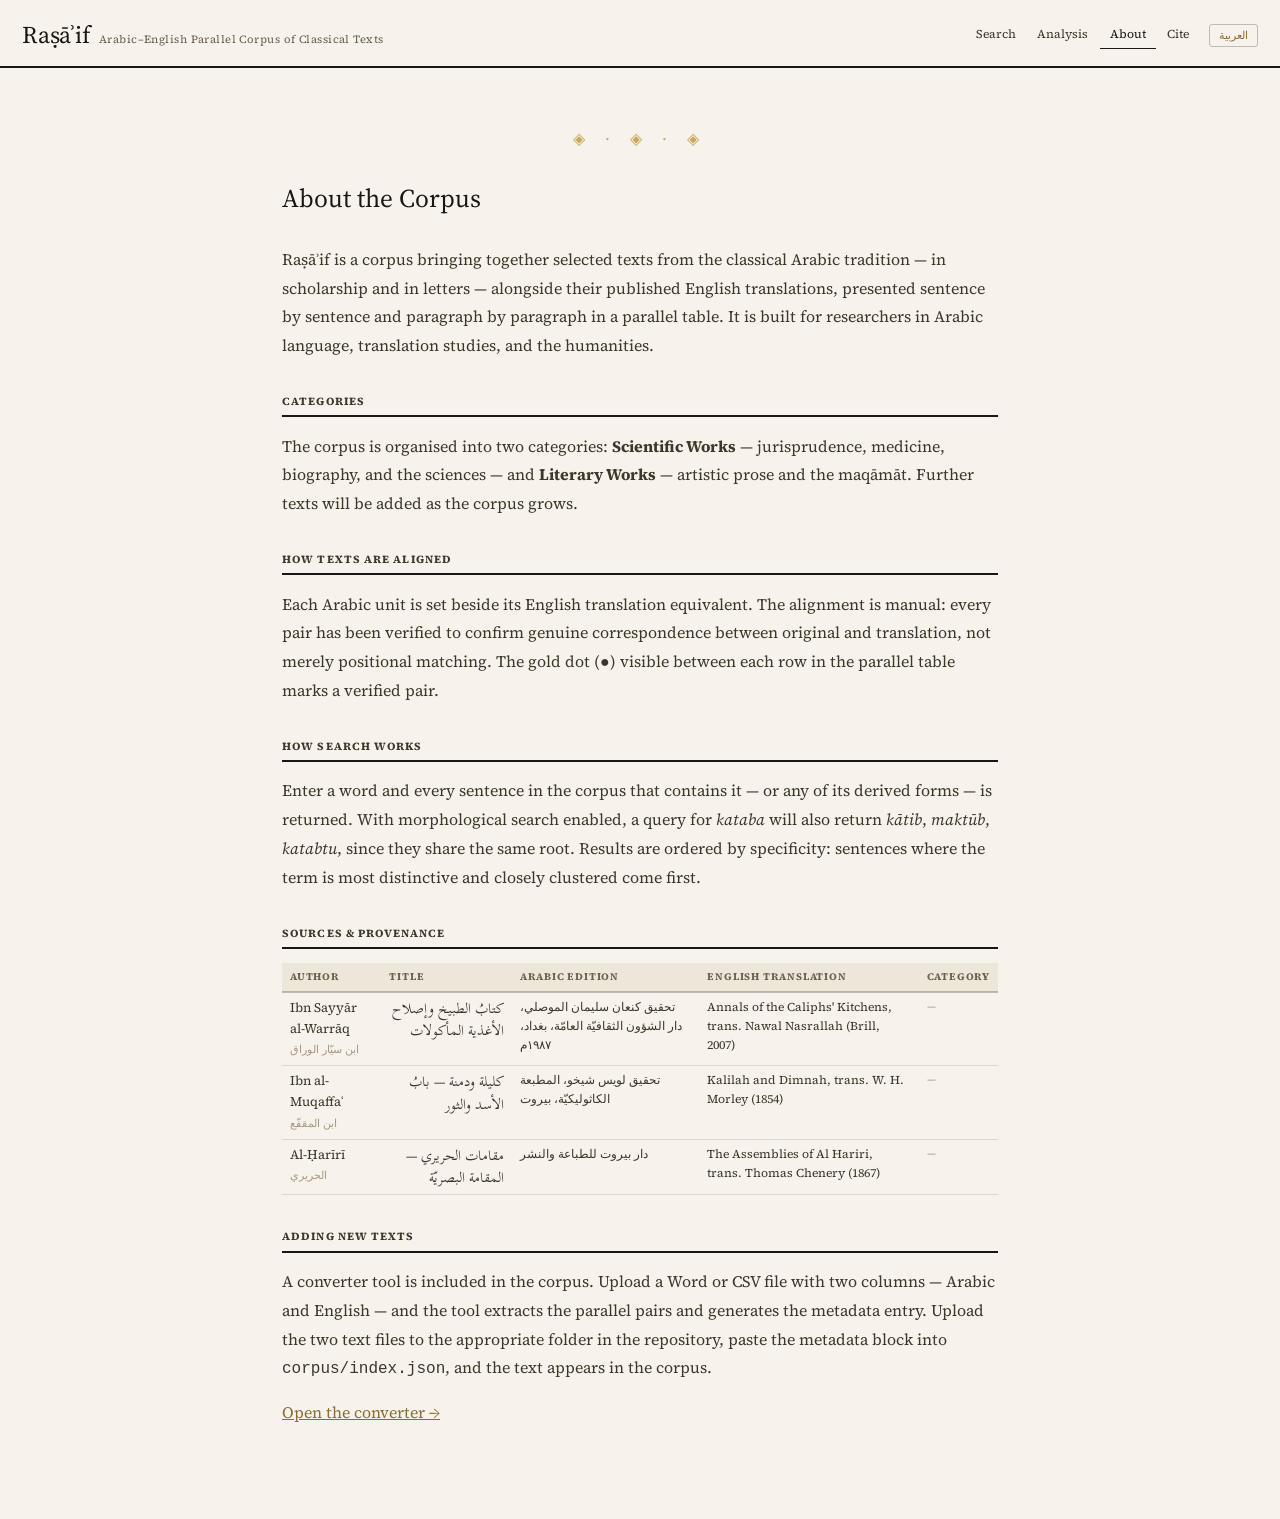
==== commit f3e81b37: "Update about.html" ====
--- a/about.html
+++ b/about.html
@@ -65,10 +65,6 @@
       </tr></thead>
       <tbody id="prov-body-ar"><tr><td colspan="5" style="text-align:center;color:var(--ink-faint);padding:1rem">جارٍ التحميل…</td></tr></tbody>
     </table>
-    <h2>إضافةُ نصوصٍ جديدة</h2>
-    <p>أعددنا في الخزانة أداةً تُيسِّر على صاحب النصّ إضافتَه: يُلقي ملفَّه — سواءٌ أكان جدولَ Word أم من صنف CSV — في تلك الأداة، فتستخرج منه النصَّ العربيَّ والإنجليزيَّ وتُهيِّئهما للرفع إلى الخزانة. ثم يُسجَّل خبرُ النصّ في قائمة الخزانة، ويُرفع الجميعُ إلى موضعه.</p>
-    <p><a href="converter.html" style="color:var(--gold)">أداةُ التحويل ←</a></p>
-  </div>
 
   <div class="ornament" style="margin-top:3rem">◈ · ◈ · ◈</div>
 </div>
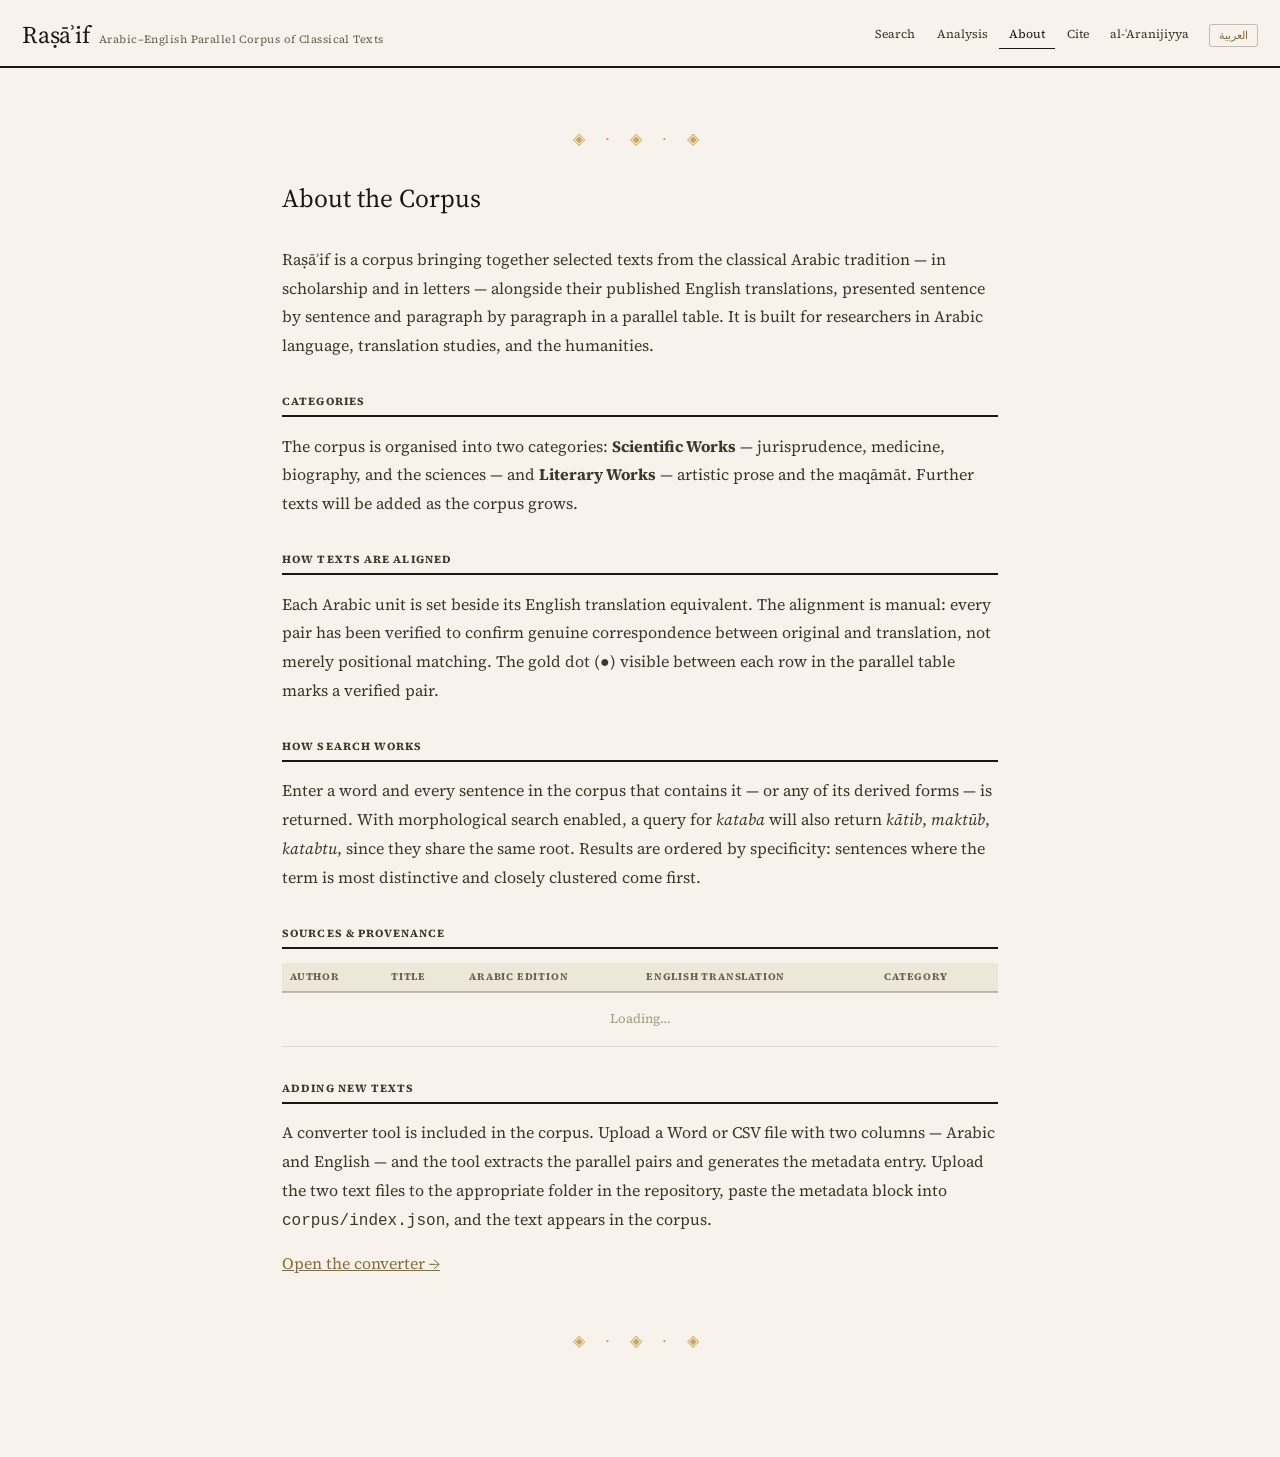
==== commit d2988930: "Add files via upload" ====
--- a/about.html
+++ b/about.html
@@ -6,7 +6,7 @@
 <title>Raṣāʾif — About</title>
 <link rel="preconnect" href="https://fonts.googleapis.com">
 <link rel="preconnect" href="https://fonts.gstatic.com" crossorigin>
-<link href="https://fonts.googleapis.com/css2?family=Libre+Baskerville:ital,wght@0,400;0,700;1,400&family=Source+Serif+4:ital,opsz,wght@0,8..60,300;0,8..60,600;1,8..60,300&family=Scheherazade+New:wght@400;600&display=swap" rel="stylesheet">
+<link href="https://fonts.googleapis.com/css2?family=Libre+Baskerville:ital,wght@0,400;0,700;1,400&family=Source+Serif+4:ital,opsz,wght@0,8..60,300;0,8..60,600;1,8..60,300&family=Scheherazade+New:wght@400;600&family=Amiri:ital,wght@0,400;0,700;1,400&display=swap" rel="stylesheet">
 <link rel="stylesheet" href="css/main.css">
 </head>
 <body>
@@ -18,6 +18,7 @@
       <a href="analysis.html" class="nav-link"        id="nav-a">Analysis</a>
       <a href="about.html"    class="nav-link active" id="nav-b">About</a>
       <a href="cite.html"     class="nav-link"        id="nav-c">Cite</a>
+      <a href="aranjiyya.html" class="nav-link"        id="nav-e">al-ʿAranijiyya</a>
       <button class="nav-lang-btn" id="lang-btn" onclick="toggleLang()">العربية</button>
     </nav>
   </div>
@@ -65,6 +66,10 @@
       </tr></thead>
       <tbody id="prov-body-ar"><tr><td colspan="5" style="text-align:center;color:var(--ink-faint);padding:1rem">جارٍ التحميل…</td></tr></tbody>
     </table>
+    <h2>إضافةُ نصوصٍ جديدة</h2>
+    <p>أعددنا في الخزانة أداةً تُيسِّر على صاحب النصّ إضافتَه: يُلقي ملفَّه — سواءٌ أكان جدولَ Word أم من صنف CSV — في تلك الأداة، فتستخرج منه النصَّ العربيَّ والإنجليزيَّ وتُهيِّئهما للرفع إلى الخزانة. ثم يُسجَّل خبرُ النصّ في قائمة الخزانة، ويُرفع الجميعُ إلى موضعه.</p>
+    <p><a href="converter.html" style="color:var(--gold)">أداةُ التحويل ←</a></p>
+  </div>
 
   <div class="ornament" style="margin-top:3rem">◈ · ◈ · ◈</div>
 </div>
--- a/css/main.css
+++ b/css/main.css
@@ -1,4 +1,4 @@
-@import url('https://fonts.googleapis.com/css2?family=Libre+Baskerville:ital,wght@0,400;0,700;1,400&family=Source+Serif+4:ital,opsz,wght@0,8..60,300;0,8..60,600;1,8..60,300&family=Scheherazade+New:wght@400;600&display=swap');
+@import url('https://fonts.googleapis.com/css2?family=Libre+Baskerville:ital,wght@0,400;0,700;1,400&family=Source+Serif+4:ital,opsz,wght@0,8..60,300;0,8..60,600;1,8..60,300&family=Scheherazade+New:wght@400;600&family=Amiri:ital,wght@0,400;0,700;1,400&display=swap');
 
 :root {
   --ink:#1a1611;--ink-mid:#3d3629;--ink-soft:#6b5f4e;--ink-faint:#a8987e;
@@ -6,7 +6,7 @@
   --gold:#8a6d2f;--gold-light:#c9a85c;--gold-pale:#f0e4c4;
   --rule:rgba(26,22,17,.12);--rule-strong:rgba(26,22,17,.25);
   --serif:'Source Serif 4','Libre Baskerville',Georgia,serif;
-  --arabic:'Scheherazade New','Noto Naskh Arabic','Traditional Arabic',serif;
+  --arabic:'Amiri','Scheherazade New','Noto Naskh Arabic','Traditional Arabic',serif;
   --mono:'Courier New',monospace;
   --r:3px;--rm:6px;--sh:0 1px 3px rgba(26,22,17,.08);
   --mark-bg:#ffe066;--mark-m:#c8e6ff;--mark-x:#ffb3b3;
